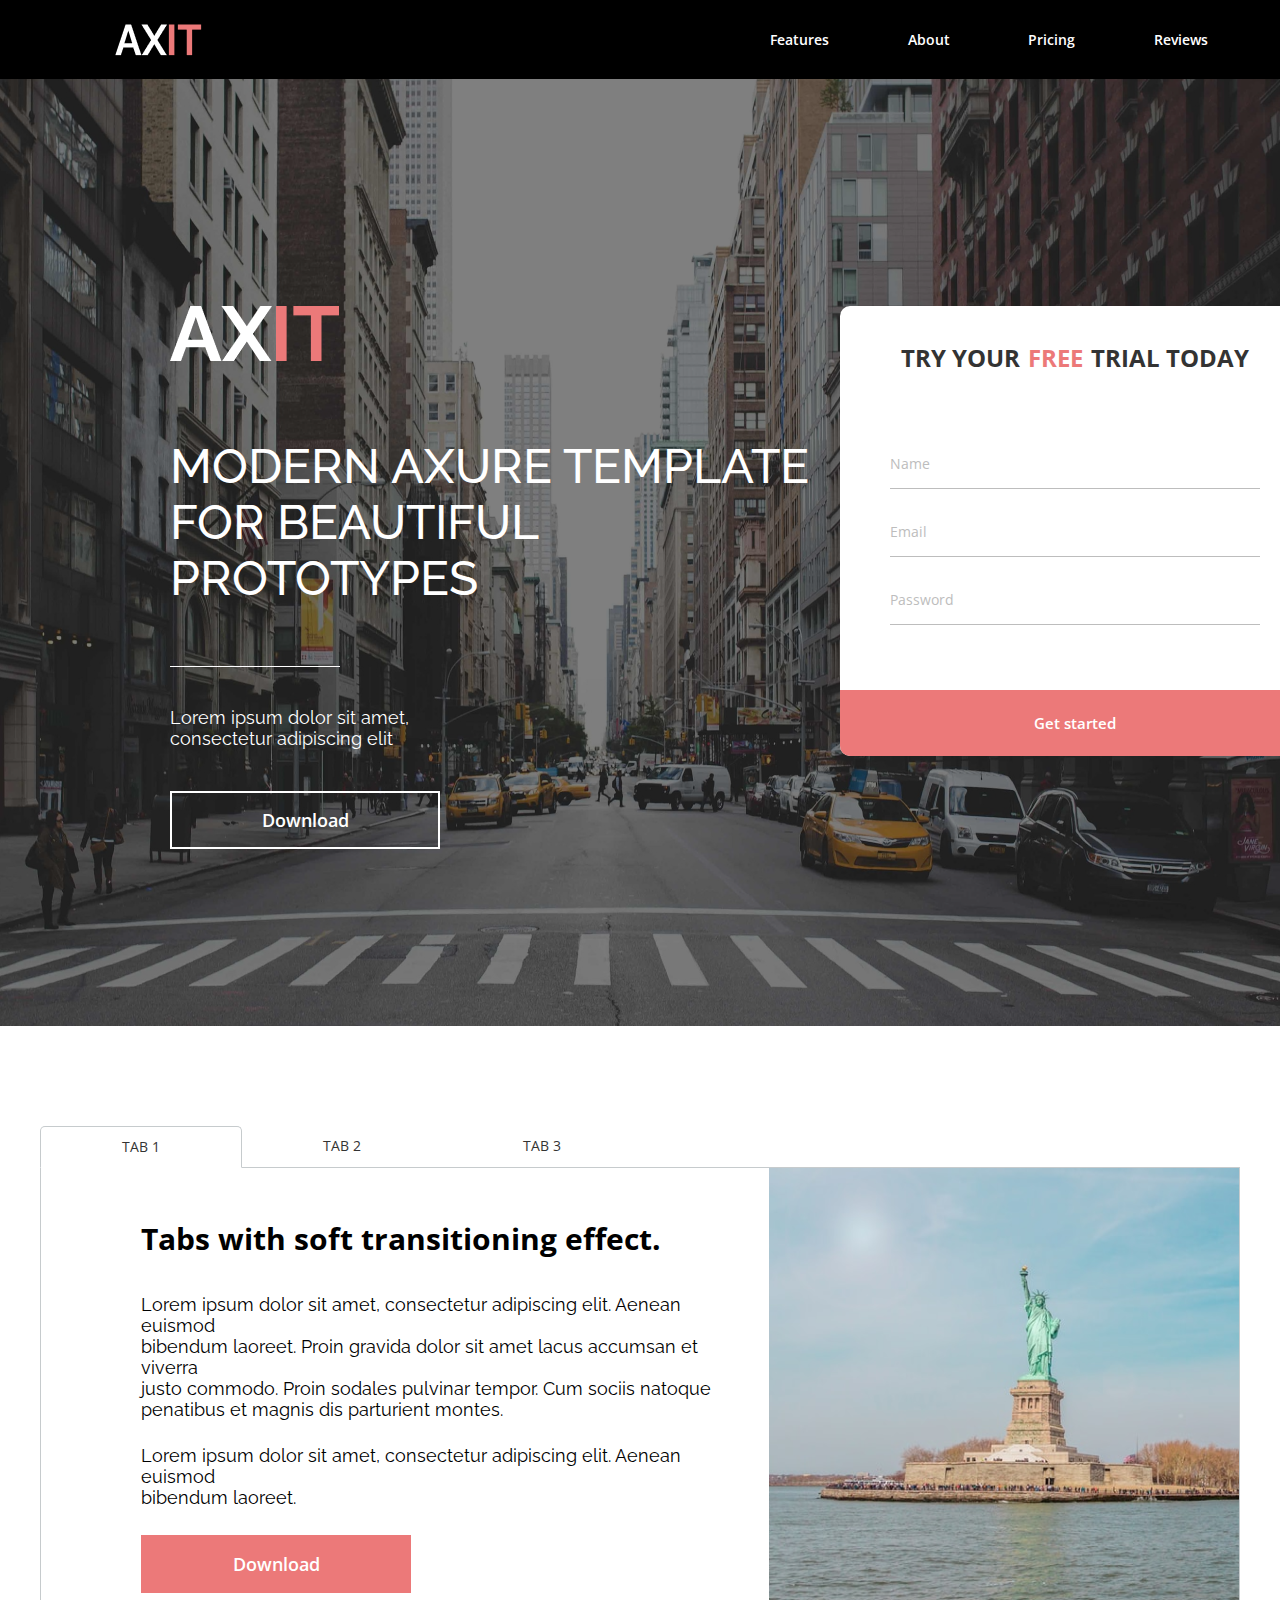
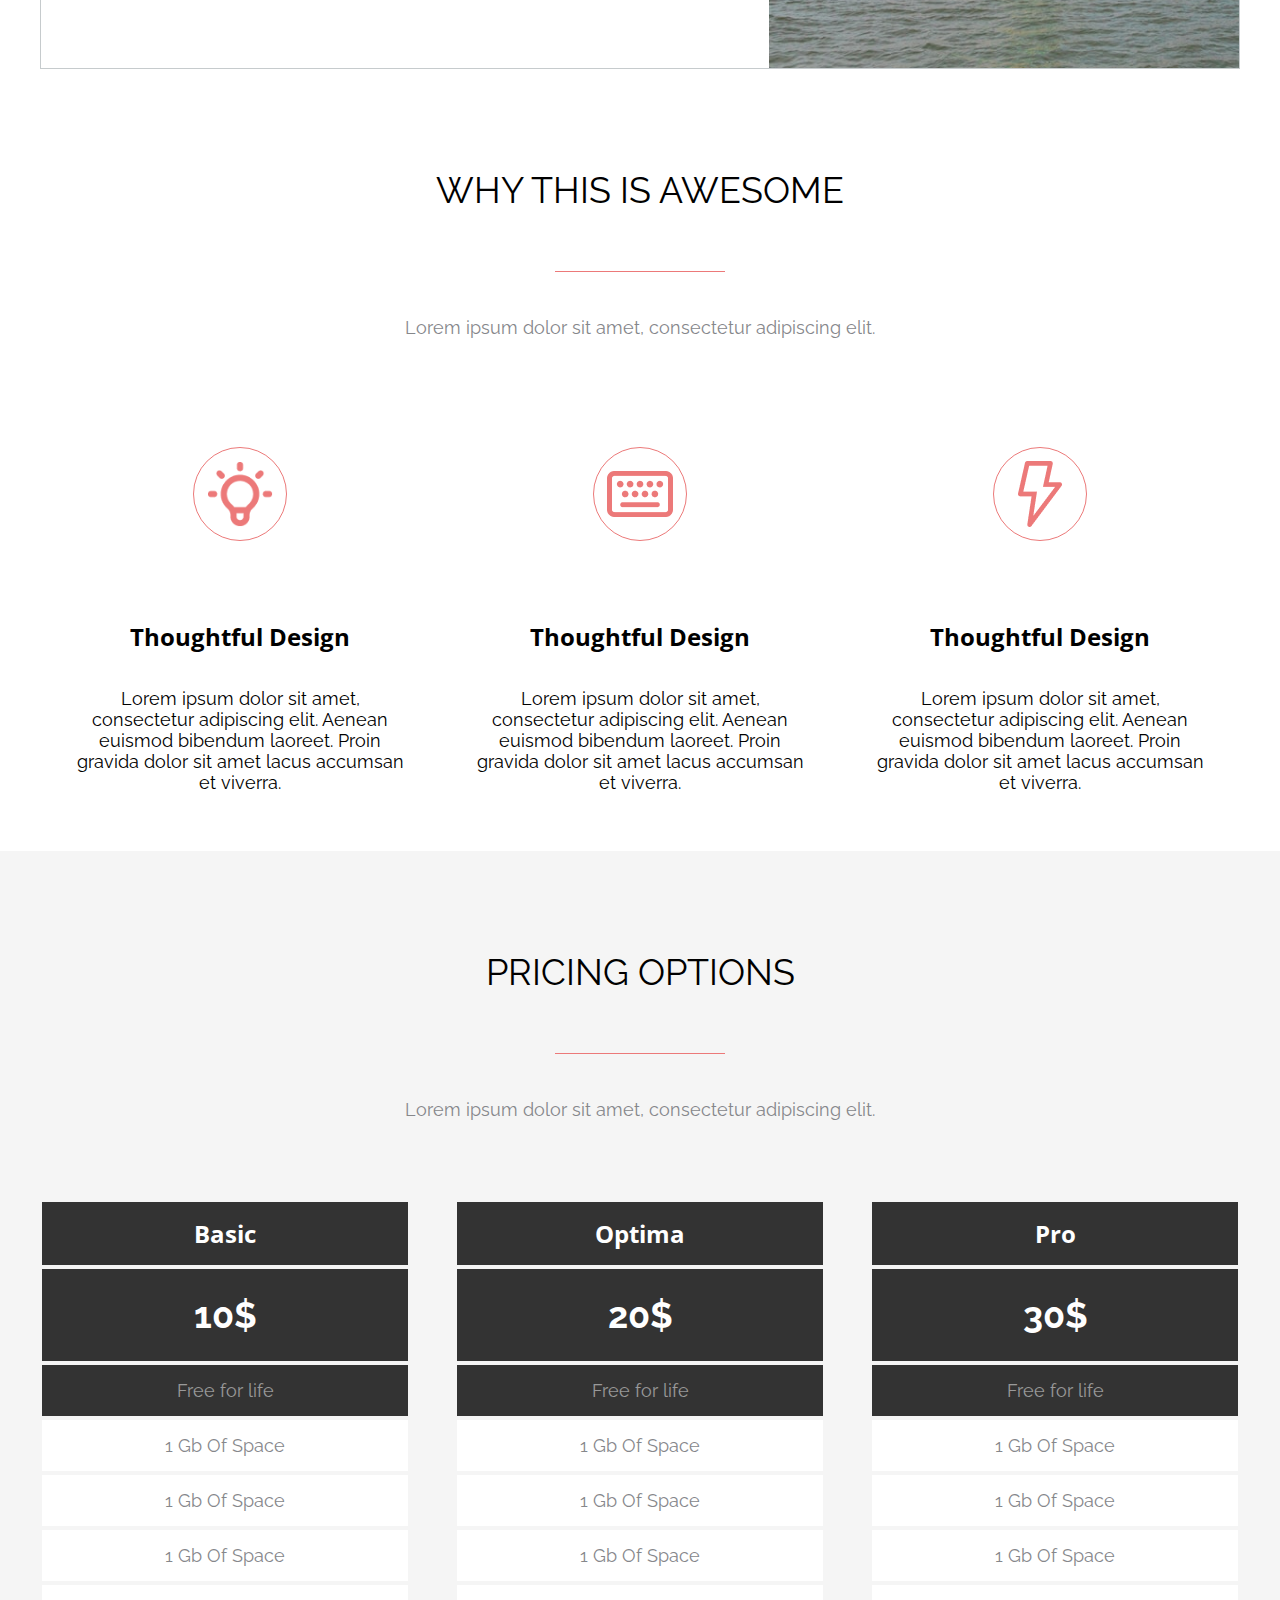
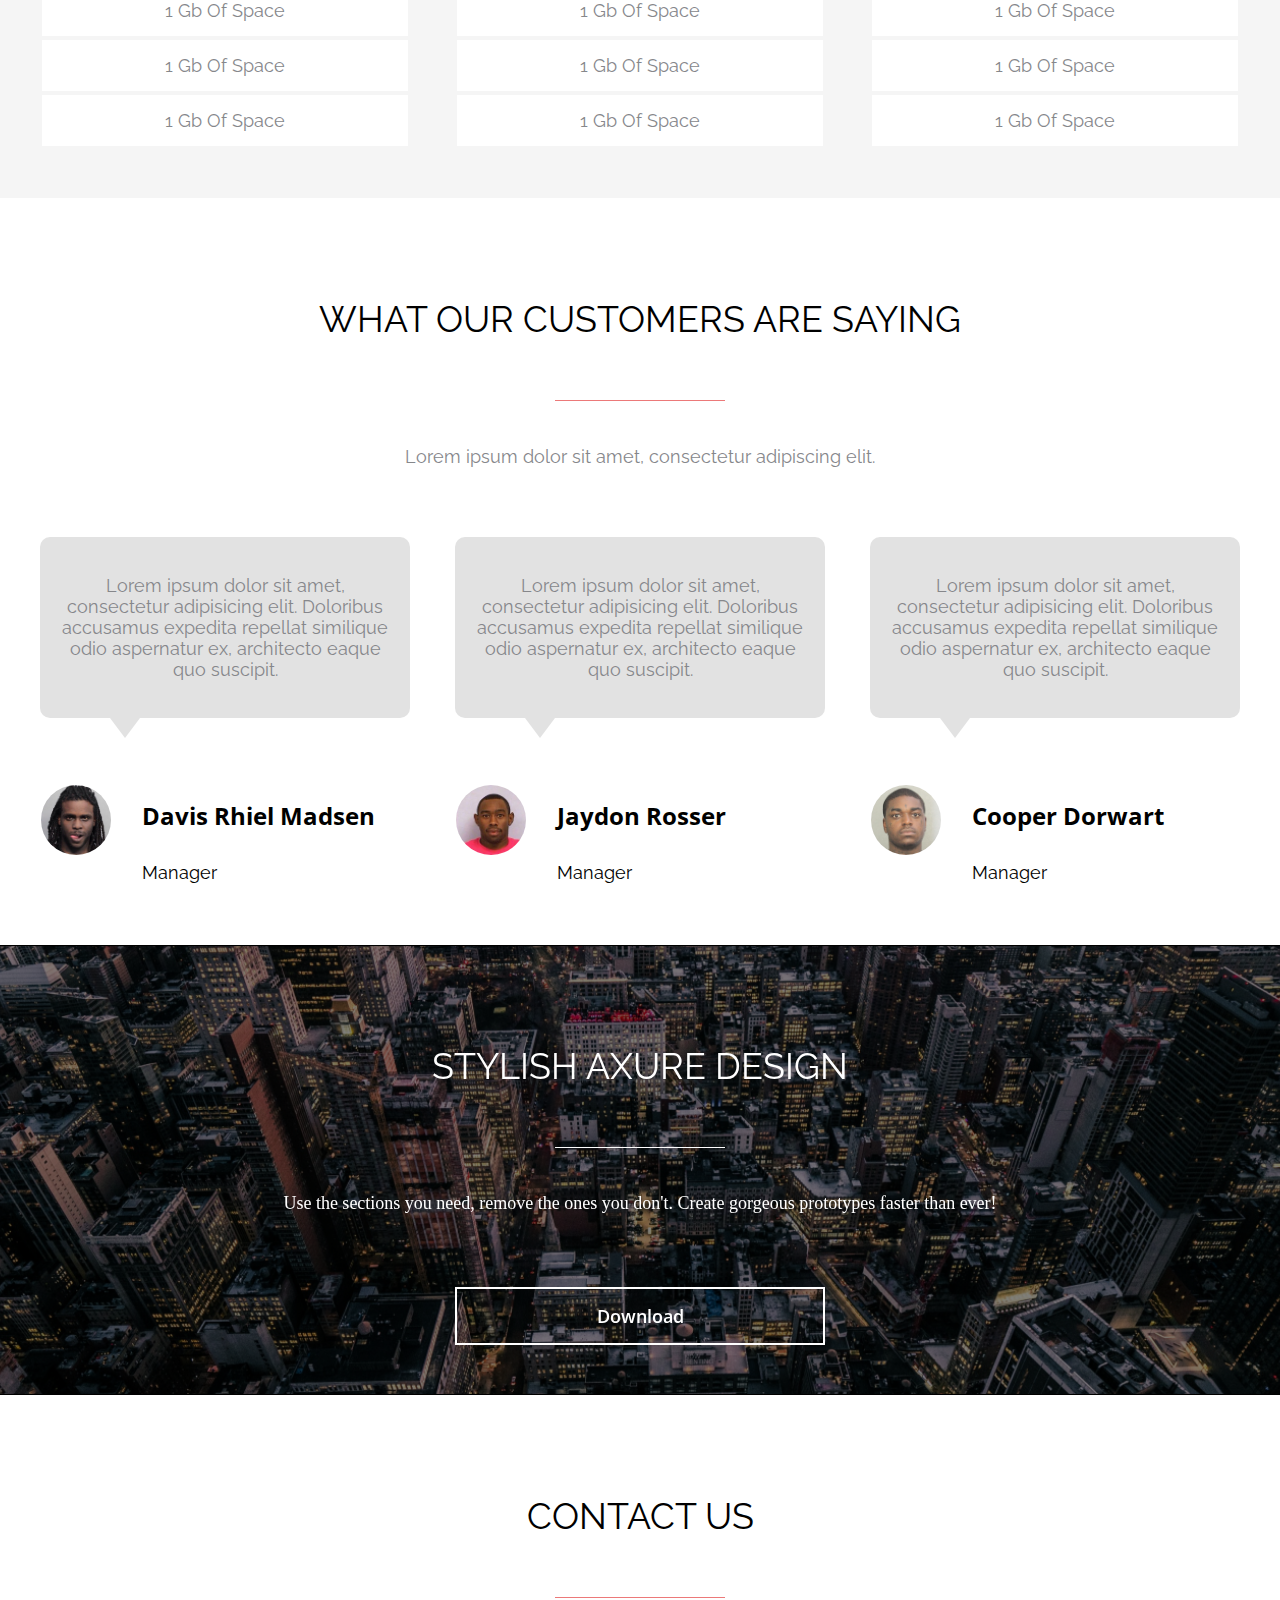
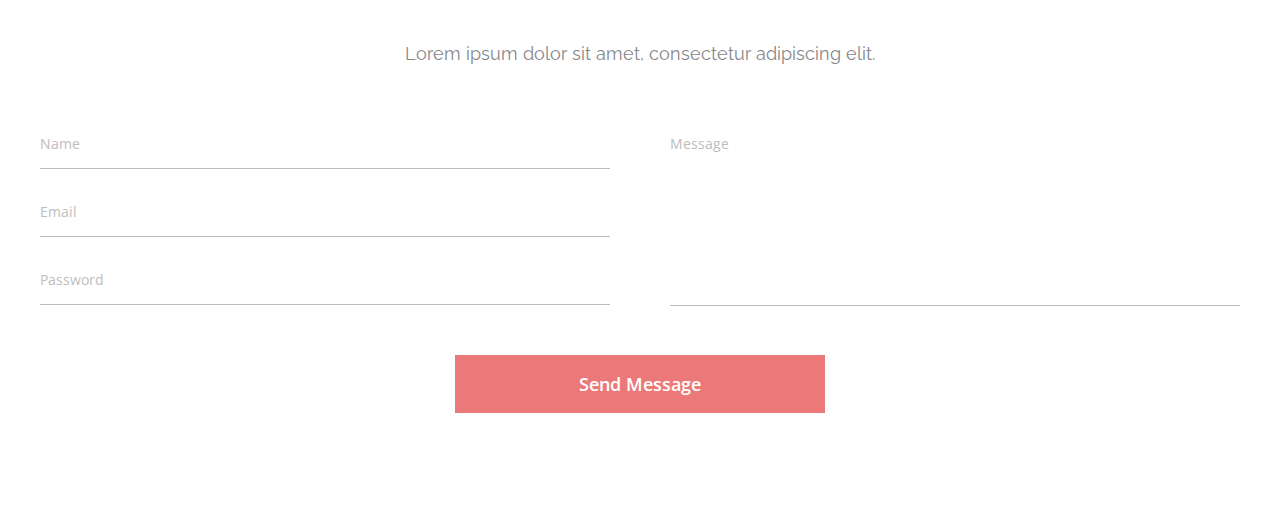
==== project1/index.html @ 0fd5dd81 "active box header" ====
<!DOCTYPE html>
<html lang="en">
<head>
    <meta charset="UTF-8">
    <meta http-equiv="X-UA-Compatible" content="IE=edge">
    <meta name="viewport" content="width=device-width, initial-scale=1.0">
    <link rel="preconnect" href="https://fonts.googleapis.com">
    <link rel="preconnect" href="https://fonts.gstatic.com" crossorigin>
    <link href="https://fonts.googleapis.com/css2?family=Open+Sans:wght@400;600;700&family=Raleway:wght@400;500;700&display=swap" rel="stylesheet">
    <link rel="stylesheet" href="assets/css/style.css">
    <title>Awesome</title>
</head>
<body>
    <div class="intro">
        <div class="header">
            <div class="header__logo">
                <img class="logo__img" src="assets/img/header/ax.png" alt="logo">
                <img class="logo__img" src="assets/img/header/it.png" alt="logo">
            </div>
            <div class="header__menu">
                <nav class="header__nav">
                    <li class="header__list"><a class="header__link" href="#tabs">Features</a></li>
                    <li class="header__list"><a class="header__link" href="#awesome">About</a></li>
                    <li class="header__list"><a class="header__link" href="#pricing">Pricing</a></li>
                    <li class="header__list"><a class="header__link" href="#customers">Reviews</a></li>
                    <li class="header__list"><a class="header__link" href="#contact">Contact</a></li>
                </nav>
            </div>
        </div>
        <div class="banner">
            <div class="banner__wrapper">
                <div class="banner__text">
                    <div class="banner__logo">
                        <img class="banner__logo__img" src="assets/img/banner/AX.png" alt="logo">
                        <img class="banner__logo__img" src="assets/img/banner/IT.png" alt="logo">
                    </div>
                    <div class="banner__title">
                        <h1 class="banner__title__text">MODERN AXURE TEMPLATE FOR BEAUTIFUL PROTOTYPES</h1>
                    </div>
                    <div class="banner__subtitle">
                        <p class="banner__subtitle__text">Lorem ipsum dolor sit amet, consectetur adipiscing elit</p>
                    </div>
                    <button class="banner__btn">Download</button>
                </div>
                <form action="#" name="banner__form" method="post" class="banner__form">
                    <div class="banner__form__title">try your <div class="banner__form__title--pink"> free </div>trial today</div>
                    <div class="form__userinfo">
                        <label class="form__label" for="name">
                        Name
                        </label>
                        <input class="form__input" type="text" name="name" required id="name">
                        <label class="form__label" for="email">
                        Email
                        </label>
                        <input class="form__input" type="email" name="email" required id="email">
                        <label class="form__label" for="password">
                        Password
                        </label>
                        <input class="form__input" type="password" name="password" required id="password">
                    </div>
                    <button class="banner__form__btn" type="submit"> Get started</button>
                </form>
            </div>
        </div>
    </div>
    <div class="tabs" id="tabs">
        <div class="tabs__wrapper">
            <div class="tabs__row">
                <div class="tab__item tab__item--acive">
                    <p class="tab__item__text">Tab 1</p>
                </div>
                <div class="tab__item">
                    <p class="tab__item__text">Tab 2</p>
                </div>
                <div class="tab__item">
                    <p class="tab__item__text">Tab 3</p>
                </div>
            </div>
            <div class="tabs__content">
                <div class="tabs__text">
                    <div class="tabs__title">
                        <p class="tabs__title--text">Tabs with soft transitioning effect.</p>
                    </div>
                    <div class="tabs__subtitle">
                        <p class="tabs__subtitle__text tabs__subtitle__text--main">Lorem ipsum dolor sit amet, consectetur adipiscing elit. Aenean euismod <br>
                        bibendum laoreet. Proin gravida dolor sit amet lacus accumsan et viverra <br> 
                        justo commodo. Proin sodales pulvinar tempor. Cum sociis natoque 
                        penatibus et magnis dis parturient montes.</p>
                        
                        <p class="tabs__subtitle__text">Lorem ipsum dolor sit amet, consectetur adipiscing elit. Aenean <br> euismod <br>
                        bibendum laoreet.</p>
                    </div>
                     <button class="tabs__btn">Download</button>
                </div>
                <div class="tabs__img">
                    <img src="assets/img/tabs/statue.png" alt="IMG">
                </div>
            </div>
        </div>
    </div>
    <div class="awesome" id="awesome">
        <div class="awesome__wrapper">
            <div class="wrapper__header">
                <div class="title">WHY THIS IS AWESOME</div>
                <div class="text">Lorem ipsum dolor sit amet, consectetur adipiscing elit.</div>
            </div>
            <div class="awesome__row">
                <div class="awesome__column">
                    <div class="item-awesome__icon">
                        <div class="border__icon">
                            <img class="img__01" src="assets/img/awesome/01.png" alt="IMG">
                        </div>
                    </div>
                    <div class="item-awesome__title">
                        <h4>Thoughtful Design</h4>
                    </div>
                    <div class="item-awesome__text">
                        <h5>Lorem ipsum dolor sit amet, consectetur adipiscing elit. Aenean euismod bibendum laoreet. Proin gravida  dolor sit amet lacus accumsan et viverra.</h5>
                    </div>
                </div>
                <div class="awesome__column">
                    <div class="item-awesome__icon">
                        <div class="border__icon">
                            <img class="img__02" src="assets/img/awesome/02.png" alt="IMG">
                        </div>   
                    </div>
                    <div class="item-awesome__title">
                        <h4>Thoughtful Design</h4>
                    </div>
                    <div class="item-awesome__text">
                        <h5>Lorem ipsum dolor sit amet, consectetur adipiscing elit. Aenean euismod bibendum laoreet. Proin gravida  dolor sit amet lacus accumsan et viverra.</h5>
                    </div>
                </div>
                <div class="awesome__column">
                    <div class="item-awesome__icon">
                        <div class="border__icon">
                            <img class="img__03" src="assets/img/awesome/03.png" alt="IMG">
                        </div>
                    </div>
                    <div class="item-awesome__title">
                        <h4>Thoughtful Design</h4>
                    </div>
                    <div class="item-awesome__text">
                        <h5>Lorem ipsum dolor sit amet, consectetur adipiscing elit. Aenean euismod bibendum laoreet. Proin gravida  dolor sit amet lacus accumsan et viverra.</h5>
                    </div>
                </div>
            </div>
        </div>
    </div>
    <div class="pricing" id="pricing">
        <div class="pricing__wrapper">
            <div class="wrapper__header">
                <div class="title">pricing options</div>
                <div class="text">Lorem ipsum dolor sit amet, consectetur adipiscing elit.</div>
            </div>
            <div class="pricing__row">
                <ul class="pricing__column">
                    <li class="pricing__item--name">Basic</li>
                    <li class="pricing__item--price">10$</li>
                    <li class="pricing__item--text">Free for life</li>
                    <li class="pricing__item">1 gb of space</li>
                    <li class="pricing__item">1 gb of space</li>
                    <li class="pricing__item">1 gb of space</li>
                    <li class="pricing__item">1 gb of space</li>
                    <li class="pricing__item">1 gb of space</li>
                    <li class="pricing__item">1 gb of space</li>
                </ul>
                <ul class="pricing__column pricing__column--active">
                    <li class="pricing__item--name">Optima</li>
                    <li class="pricing__item--price">20$</li>
                    <li class="pricing__item--text">Free for life</li>
                    <li class="pricing__item">1 gb of space</li>
                    <li class="pricing__item">1 gb of space</li>
                    <li class="pricing__item">1 gb of space</li>
                    <li class="pricing__item">1 gb of space</li>
                    <li class="pricing__item">1 gb of space</li>
                    <li class="pricing__item">1 gb of space</li>
                </ul>
                <ul class="pricing__column">
                    <li class="pricing__item--name">Pro</li>
                    <li class="pricing__item--price">30$</li>
                    <li class="pricing__item--text">Free for life</li>
                    <li class="pricing__item">1 gb of space</li>
                    <li class="pricing__item">1 gb of space</li>
                    <li class="pricing__item">1 gb of space</li>
                    <li class="pricing__item">1 gb of space</li>
                    <li class="pricing__item">1 gb of space</li>
                    <li class="pricing__item">1 gb of space</li>
                </ul>
            </div>
        </div>
        
    </div>
    <div class="customers" id="customers">
        <div class="customers__wrapper">
            <div class="wrapper__header">
                <div class="title">what our customers are saying</div>
                    <div class="text">Lorem ipsum dolor sit amet, consectetur adipiscing elit.</div>
            </div>
            <div class="customers__row">
                <div class="customers__column">
                    <div class="customers__review">
                        <p class="review__text">Lorem 
                            ipsum      
                            dolor sit amet, <br>
                            consectetur adipisicing elit. Doloribus <br> 
                            accusamus expedita repellat similique <br> 
                            odio aspernatur ex, architecto eaque <br> quo suscipit.</p>
                    </div>
                    <div class="customers__profile">
                        <div class="customers__icon">
                            <img class="customers__img" src="assets/img/customers/mag1.jpg" alt="img">
                        </div>
                        <div class="customers__discription">
                            <p class="customers__name">Davis Rhiel Madsen</p>
                            <p class="customers__position">Manager</p>
                        </div>
                    </div>
                </div>
                <div class="customers__column">
                    <div class="customers__review">
                        <p class="review__text">Lorem 
                            ipsum      
                            dolor sit amet, <br>
                            consectetur adipisicing elit. Doloribus <br> 
                            accusamus expedita repellat similique <br> 
                            odio aspernatur ex, architecto eaque <br> quo suscipit.</p>
                    </div>
                    <div class="customers__profile">
                        <div class="customers__icon">
                            <img class="customers__img" src="assets/img/customers/mag2.jpg" alt="img">
                        </div>
                        <div class="customers__discription">
                            <p class="customers__name">Jaydon Rosser</p>
                            <p class="customers__position">Manager</p>
                        </div>
                    </div>
                </div>
                <div class="customers__column">
                    <div class="customers__review">
                        <p class="review__text">Lorem 
                            ipsum      
                            dolor sit amet, <br>
                            consectetur adipisicing elit. Doloribus <br> 
                            accusamus expedita repellat similique <br> 
                            odio aspernatur ex, architecto eaque <br> quo suscipit.</p>
                    </div>
                    <div class="customers__profile">
                        <div class="customers__icon">
                            <img class="customers__img" src="assets/img/customers/mag3.jpg" alt="img">
                        </div>
                        <div class="customers__discription">
                            <p class="customers__name">Cooper Dorwart</p>
                            <p class="customers__position">Manager</p>
                        </div>
                    </div>
                </div>
            </div> 
        </div>
    </div>
    <div class="design">
        <div class="design__wrapper">
            <div class="design__header">
                <div class="design__title">STYLISH AXURE DESIGN</div>
                <div class="design__subtitle">Use the sections you need, remove the ones you don't.  Create gorgeous prototypes faster than ever!</div>
            </div>
            <button class="design__btn">Download</button>
        </div>
    </div>
    <div class="contact" id="contact">
        <div class="contact__wrapper">
            <div class="wrapper__header">
                <div class="title">contact us</div>
                <div class="text">Lorem ipsum dolor sit amet, consectetur adipiscing elit.</div>
            </div>
            <form class="contact__form" action="#" name="contact us form" method="post">
                <div class="contact__form__text">
                    <div class="form__userinfo form__userinfo--contact">
                        <label class="form__label" for="name">
                        Name
                        </label>
                        <input class="form__input" type="text" name="name" required id="name">
                        <label class="form__label" for="email">
                        Email
                        </label>
                        <input class="form__input" type="email" name="email" required id="email">
                        <label class="form__label" for="password">
                        Password
                        </label>
                        <input class="form__input" type="password" name="password" required id="password">
                    </div>
                    <div class="form__message">
                        <textarea class="form__textarea" placeholder="Message" name="message" id="message"></textarea>
                    </div>
                </div>
                <button class="contact__form__btn" type="submit">Send Message</button>
            </form>
        </div>
    </div>

</body>
</html>
---- project1/assets/css/style.css ----
*{
    margin: 0;
    padding: 0;
}
body {
    max-width: 1510px;
}

/*into*/
.intro {
    position: relative;
    background: url(../img/banner/banner.png) center no-repeat;
    background-size: cover;
    height: 1026px;
    z-index: 1;
}
.intro::after {
    position: absolute;
    content: '';
    left: 0;
    right: 0;
    top: 0;
    bottom: 0;
    background-color: #000000;
    opacity: .5;
    z-index: 2;
}
 /*header*/
.header {
    position: fixed;
    /*padding: 0px 170px 0px 115px;*/
    width: 1510px;
    background-color: #000000;
    display: flex;
    justify-content: space-between;
    z-index: 4;
}
.header__logo {
    display: inline-flex;
    justify-content: flex-start;
    padding: 22px 0px;
    margin-left: 115px;
}

.header__menu {
    width: 570px;
    padding: 30px 0px;
    margin-right: 170px;
}
.header__nav {
    display: flex;
    justify-content: space-between;
}

.header__list {
    list-style-type: none;
}

.header__link {
    text-decoration: none;
    font-family: 'Open Sans', sans-serif;
    font-weight: 600;
    font-size: 14px;
    line-height: 19px;
    color: #FFFFFF;
}

/*banner*/
.banner {
    padding: 306px 170px 185px;
}

.banner__wrapper {
    position: relative;
    z-index: 3;
    display: flex;
    justify-content: space-between;
}
.banner__logo {
    margin-bottom: 73px;
}
.banner__logo__img {
    display: inline-block;
}

.banner__title {
    width: 670px;
}

.banner__title__text {
    font-family: 'Raleway', sans-serif;
    font-weight: 500;
    font-size: 48px;
    line-height: 56px;
    color: #FFFFFF;
}

.banner__title::after {
    content: '';
    display: block;
    width: 170px;
    height: 1px;
    background-color: #fff;
    margin: 60px 0 40px;
}

.banner__subtitle {
    width: 270px;
    margin-bottom: 42px;
}

.banner__subtitle__text {
    font-family: 'Raleway', sans-serif;
    font-weight: 400;
    font-size: 18px;
    line-height: 21px;
    color: #FFFFFF;  
}

.banner__btn {
    display: inline-block;
    margin: 0 auto;
    width: 270px;
    height: 58px;
    background-color: transparent;
    font-family: 'Open Sans', sans-serif;
    font-weight: 600;
    font-size: 18px;
    line-height: 25px;
    color: #fff;
    border: 2px solid #fff;
    cursor: pointer;
    transition: .3s;
}

.banner__btn:hover {
    border-color: #EC7979;
    color: #EC7979;
}
.banner__btn:active {
    background-color: #AB4949;
    border: none;
    color: #fff; 
}

.banner__form {
    width: 470px;
    height: 450px;
    background-color: #fff;
    /*padding: 35px 50px 0px;*/
    /*border: 0px solid transparent;*/
    border: none;
    border-radius: 10px;
}

.banner__form__title {
    display: flex;
    /*flex-direction: row;*/
    justify-content: center;
    font-family: 'Open Sans', sans-serif;
    font-weight: 700;
    font-size: 24px;
    line-height: 33px;
    color: #333333;
    text-transform: uppercase;
    margin: 35px auto 80px;
}

.banner__form__title--pink {
    margin: 0 8px;
    color: #EC7979;
}

.form__userinfo {
    margin: 0 50px;
}


.form__label {
    display: block;
    font-family: 'Open Sans', sans-serif;
    font-weight: 400;
    font-size: 14px;
    line-height: 19px;
    color: #BDBDBD;
}



.form__input {
    display: block;
    width: 100%;
    border: none;
    border-bottom: 1px solid #BDBDBD;
    margin-bottom: 33px;
}

.form__input:last-child {
    margin-bottom: 0;
}
.banner__form__btn {
    width: 470px;
    padding: 23px;
    margin: 65px auto 0;
    font-family: 'Open Sans', sans-serif;
    font-weight: 600;
    font-size: 15px;
    line-height: 20px;
    color: #FFFFFF;
    background-color: #EC7979;
    /*border: 1px solid #EC7979;*/
    border: none;
    border-radius: 0px 0px 10px 10px;
}

.banner__form__btn:hover {
    background-color: #AB4949;
}
.banner__form__btn:active {
    background-color: #EC7979;
    box-shadow: inset 0px 0px 10px #AB4949
}


/*tabs*/
.tabs__wrapper {
    width: 1200px;
    margin: 100px auto 100px;
}

/*tabs__row*/
.tabs__row {
    display: flex;
    justify-content: flex-start;
}

.tab__item {
    width: 200px;
    height: 40px;
}

.tab__item--acive {
    border: 1px solid #C6CBCD;
    border-radius: 5px 5px 0px 0px;
    border-bottom: 1px solid #fff;
    margin-bottom: -1px;
}
.tab__item__text {
    font-family: 'Open Sans', sans-serif;
    font-weight: 400;
    font-size: 14px;
    line-height: 19px;
    text-transform: uppercase;
    text-align: center;
    margin: 10px 0;
    color: #333333;
}

/*tabs__content*/

.tabs__content {
    display: flex;
    border: 1px solid #C6CBCD;
}
.tabs__text {
    width: 700px;
    margin-left: 100px;
}
.tabs__title {
    width: 570px;
    padding: 50px 0px 35px;
}

.tabs__title--text {
    font-family: 'Open Sans', sans-serif;
    font-weight: 700;
    font-size: 30px;
    line-height: 41px;
}

.tabs__subtitle {
    width: 570px;
}

.tabs__subtitle__text {
    font-family: 'Raleway', sans-serif;
    font-weight: 400;
    font-size: 18px;
    line-height: 21px;
    color: #000000;
}

.tabs__subtitle__text--main {
    margin-bottom: 25px;
}

.tabs__btn {
    width: 270px;
    height: 58px;
    background-color: #EC7979;
    font-family: 'Open Sans', sans-serif;
    font-weight: 600;
    font-size: 18px;
    line-height: 25px;
    color: #fff;
    border: none;
    margin-top: 27px;
    cursor: pointer;
    transition: .3s;
}

.tabs__btn:hover {
    background-color: #AB4949;
}
.tabs__btn:active {
    background-color: #EC7979;
    box-shadow: inset 0px 0px 10px #AB4949
}




/*awesome*/

.awesome__wrapper {
    width: 1200px;
    margin: 50px auto 58px;
    
}

/* wrapper__header */

.wrapper__header {
    font-family: 'Raleway', sans-serif;
    font-weight: 400;
    text-align: center;
    margin: 0 auto 70px;
}
.title {
    font-size: 36px;
    line-height: 42px;
    text-transform: uppercase;
}
.title:after {
    content: "";
    display: block;
    width: 170px;
    height: 1px;
    background-color: #EC7979;
    margin: 60px auto 45px;
}
.text {
    font-size: 18px;
    line-height: 21px;
    color: #86878B;
}

/* row */
.awesome__row {
    display:flex;
    justify-content: center;
    margin-top: 70px;
}
.awesome__column {
    text-align: center;
    width: 370px;
}
.awesome__column:nth-child(2) {
    margin: 0 30px;
}

/* icon */
.item-awesome__icon {
    margin: 0 25%;
    padding: 39px 39px;
}

.border__icon {
    margin: 0 auto;
    border: 1px solid #EC7979;
    border-radius: 50px;width: 92px;
    height: 92px;
}
img {
    display: block;
    margin: auto;
}
.img__01 {
    width: 65.29px;
    height: 65.29px;
    margin: 13.35px auto;
}
.img__02 {
    width: 66px;
    height: 46px;
    margin: 23px auto;
}
.img__03 {
    width: 44px;
    height: 66px;
    margin: 13px auto;
}

/*title*/

.item-awesome__title {
    width: 370px;
}

h4 {
    margin: 40px auto 35px;
    font-family: 'Open Sans', sans-serif;
    font-weight: 700;
    font-size: 24px;
    line-height: 33px;
}

/*text*/

.item-awesome__text {
    padding: 0 15px;
    font-family: 'Raleway', sans-serif;
    font-weight: 400;
    font-size: 18px;
    line-height: 21px;
}
h5 {
    font-family: 'Raleway', sans-serif;
    font-weight: 400;
    font-size: 18px;
    line-height: 21px;
}

/*pricing*/

.pricing {
    background-color: #F5F5F5;
    padding: 100px 0px 50px;
}

.pricing__wrapper {
    width: 1200px;
    margin: 0 auto;
}

/*pricing__row*/

.pricing__row {
    margin-top: 80px;
    display: flex;
    justify-content: space-between;
}

.pricing__column {
    list-style-type: none;
    width: 370px;
    text-align: center;
}

.pricing__column--active {
    transition:.3s;
}
.pricing__column--active:hover {
    position: relative;
    bottom: 20px;
    box-shadow: 0 4px 10px rgba(51, 51, 51, 0.2);
}
.pricing__item--name {
    padding: 15px 0px;
    background: #333333;
    border: 2px solid #F5F5F5;
    font-family: 'Open Sans', sans-serif;
    color: #fff;
    font-weight: 700;
    font-size: 24px;
    line-height: 33px;
}

.pricing__item--price {
    font-family: 'Raleway', sans-serif;
    font-weight: 700;
    font-size: 36px;
    line-height: 42px;
    color: #fff;
    padding: 25px 0px;
    background: #333333;
    border: 2px solid #F5F5F5;
}

.pricing__item--text {
    font-family: 'Raleway', sans-serif;
    font-weight: 400;
    font-size: 18px;
    line-height: 21px;
    padding: 15px 0px;
    color: rgba(255, 255, 255, 0.5);
    background: #333333;
    border: 2px solid #F5F5F5;
}

.pricing__item {
    font-family: 'Raleway', sans-serif;
    font-weight: 400;
    font-size: 18px;
    line-height: 21px;
    text-transform: capitalize;
    padding: 15px 0px;
    color: #86878B; 
    background-color: #fff;
    border: 2px solid #F5F5F5;
}

/*customers*/

.customers {
    padding: 100px 0px 62px;
}

.customers__wrapper {
    width: 1200px;
    margin: 0 auto;
}

.customers__row {
    display: flex;
    justify-content: space-between;
}
.customers__column {
    width: 370px;
}

.customers__review {
    padding: 38px 0px;
    width: 100%;
    background-color: #E2E2E2;
    border-radius: 10px;
    position: relative;
}

.review__text {
    font-family: 'Raleway', sans-serif;
    font-weight: 400;
    font-size: 18px;
    line-height: 21px;
    color: #86878B;
    text-align: center;
}

.review__text::after {
    
    content: "";
    position: absolute;
    left: 70px;
    bottom: -20px;
    border-left: 15px solid transparent;
    border-right: 15px solid transparent;
    border-top: 20px solid #E2E2E2;

}

.customers__profile {
    margin-top: 66px;
    display: flex;
}
.customers__icon {
    width: 70px;
    height: 70px;
    border: 1px solid transparent;
    border-radius: 40px;
    overflow: hidden;
}

.customers__img {
    object-fit: cover;
    width: 100%;
    height: 100%;
}

.customers__discription {
    margin-left: 30px;
}
.customers__name {
    padding: 15px 0px;
    font-family: 'Open Sans', sans-serif;
    font-weight: 700;
    font-size: 24px;
    line-height: 33px;
    color: #000000;
}

.customers__position {
    margin-top: 15px;
    font-family: 'Raleway', sans-serif;
    font-weight: 400;
    font-size: 18px;
    line-height: 21px;
    color: #000000;
}


/*section Design*/

.design {
    background: url(../img/design/image.png) center no-repeat;
    background-size: cover;
    padding: 100px 0px 50px;
    position: relative;
    z-index: 1;
}
.design:after {
    content: '';
    position: absolute;
    top: 0;
    left: 0;
    right: 0;
    bottom: 0;
    background: #000000;
    z-index: 2;
    opacity: .5;
}
.design__wrapper {
    position: relative;
    width: 1200px;
    margin: 0 auto;
    z-index: 3;
}

.design__header {
    text-align: center;
    margin-bottom: 73px;
}
/*#design_header {
    color: #fff;
}

.wrapper__text--design {
    color: #fff;
}
.wrapper__title--design {
    color: #fff;
}*/

.design__title {
    font-family: 'Raleway', sans-serif;
    font-weight: 400;
    text-align: center;
    font-size: 36px;
    line-height: 42px;
    text-transform: uppercase;
    color: #fff;
}
.design__title:after {
    content: "";
    display: block;
    width: 170px;
    height: 1px;
    background-color: #fff;
    margin: 60px auto 45px;
}
.design__subtitle {
    font-size: 18px;
    line-height: 21px;
    color: #fff;
}

.design__btn {
    display: block;
    margin: 0 auto;
    width: 370px;
    height: 58px;
    background-color: transparent;
    font-family: 'Open Sans', sans-serif;
    font-weight: 600;
    font-size: 18px;
    line-height: 25px;
    color: #fff;
    border: 2px solid #fff;
    /*margin-top: 27px;*/
    cursor: pointer;
    transition: .3s;
}

.design__btn:hover {
    border-color: #EC7979;
    color: #EC7979;
}
.design__btn:active {
    background-color: #AB4949;
    border: none;
    color: #fff;
}

/*contact*/

.contact {
    padding: 100px 0px 60px;
}
.contact__wrapper {
    width: 1200px;
    margin: 0 auto;
}

/*.contact__form {
    display: flex;
    justify-content: space-between;
}*/
.contact__form__text {
    display: flex;
    justify-content: space-between;
}
.form__userinfo--contact {
    margin: 0;
    width: 570px;
}

.form__message {
    width: 570px;
}
.form__textarea {
    width: 570px;
    height: 100%;
    resize: none;
    outline: none;
    border: none;
    border-bottom: 1px solid #BDBDBD;
}

.form__textarea::placeholder {
    font-family: 'Open Sans', sans-serif;
    font-weight: 400;
    font-size: 14px;
    line-height: 19px;
    color: #BDBDBD;
}

.contact__form__btn {
    display: block;
    width: 370px;
    height: 58px;
    background-color: #EC7979;
    font-family: 'Open Sans', sans-serif;
    font-weight: 600;
    font-size: 18px;
    line-height: 25px;
    color: #fff;
    border: none;
    margin: 50px auto;
    cursor: pointer;
    transition: .3s;
}

.contact__form__btn:hover {
    background-color: #AB4949;
}
.contact__form__btn:active {
    background-color: #EC7979;
    box-shadow: inset 0px 0px 10px #AB4949
}
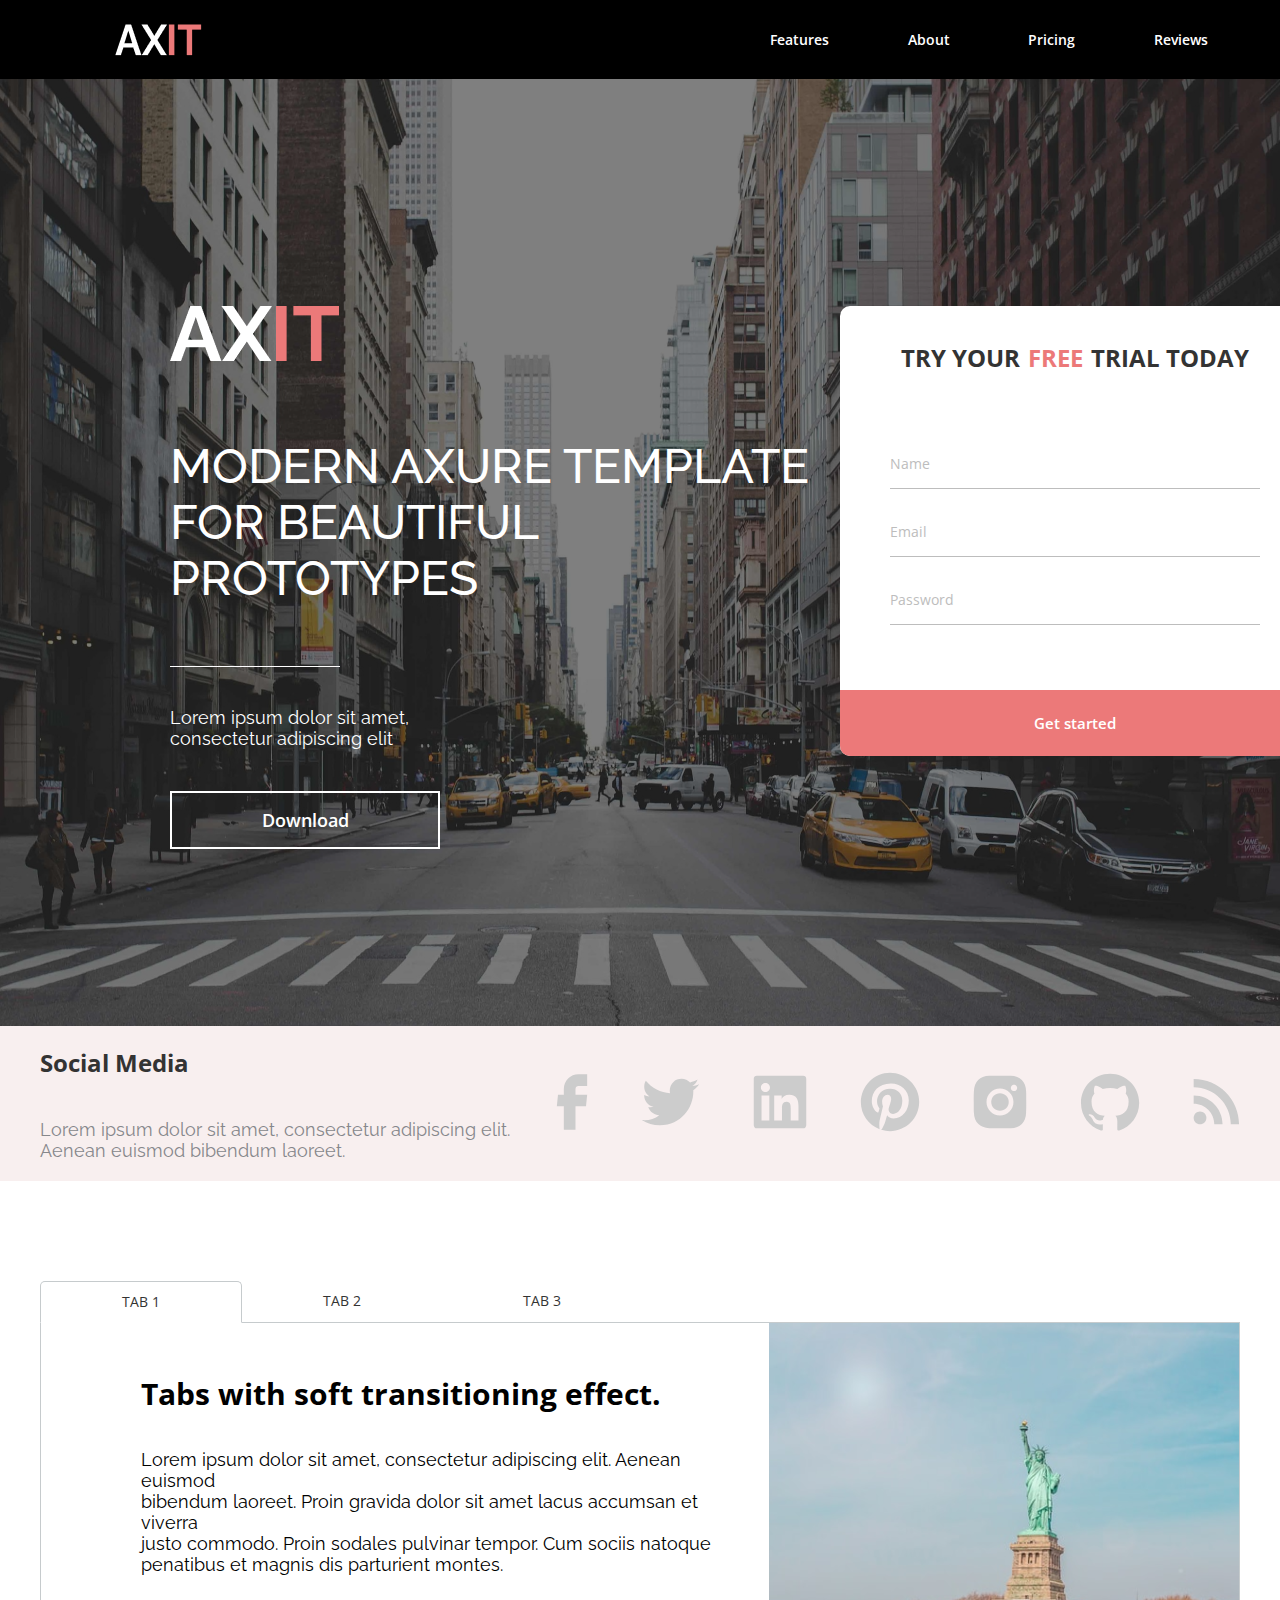
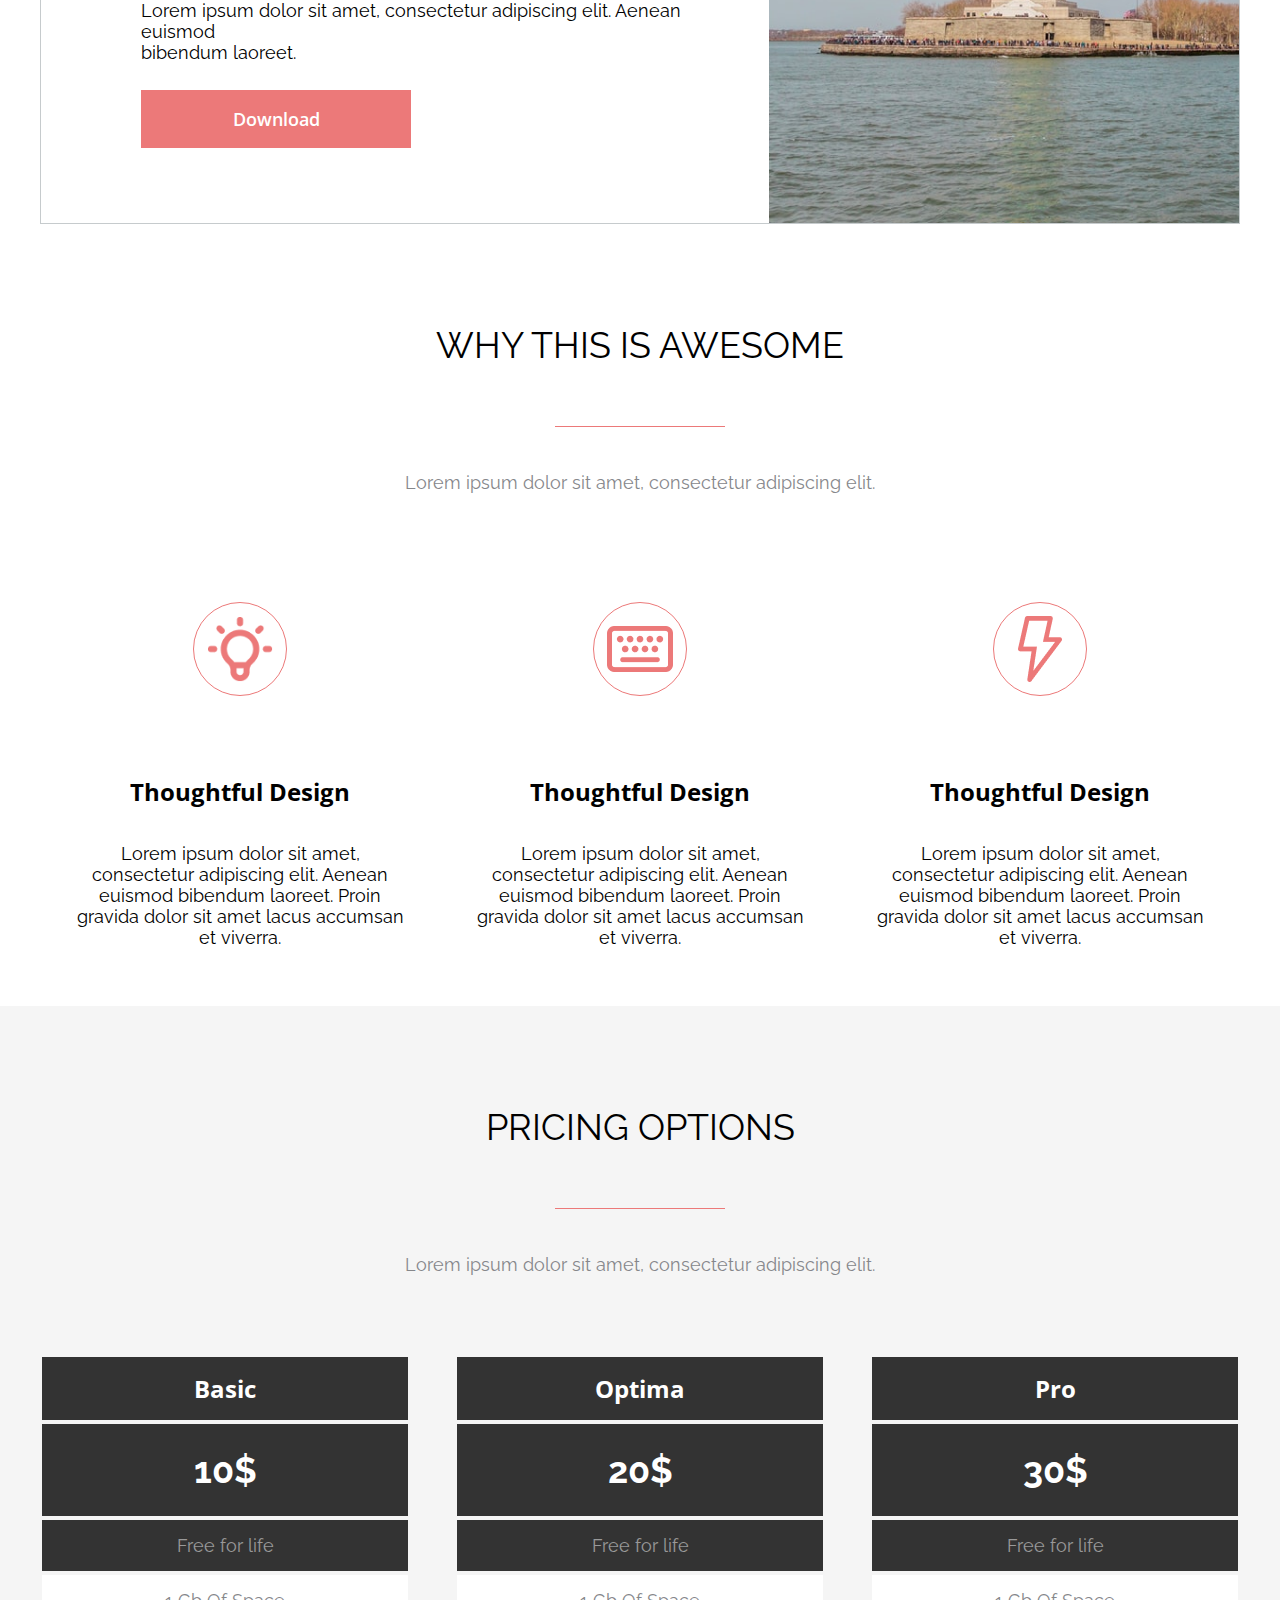
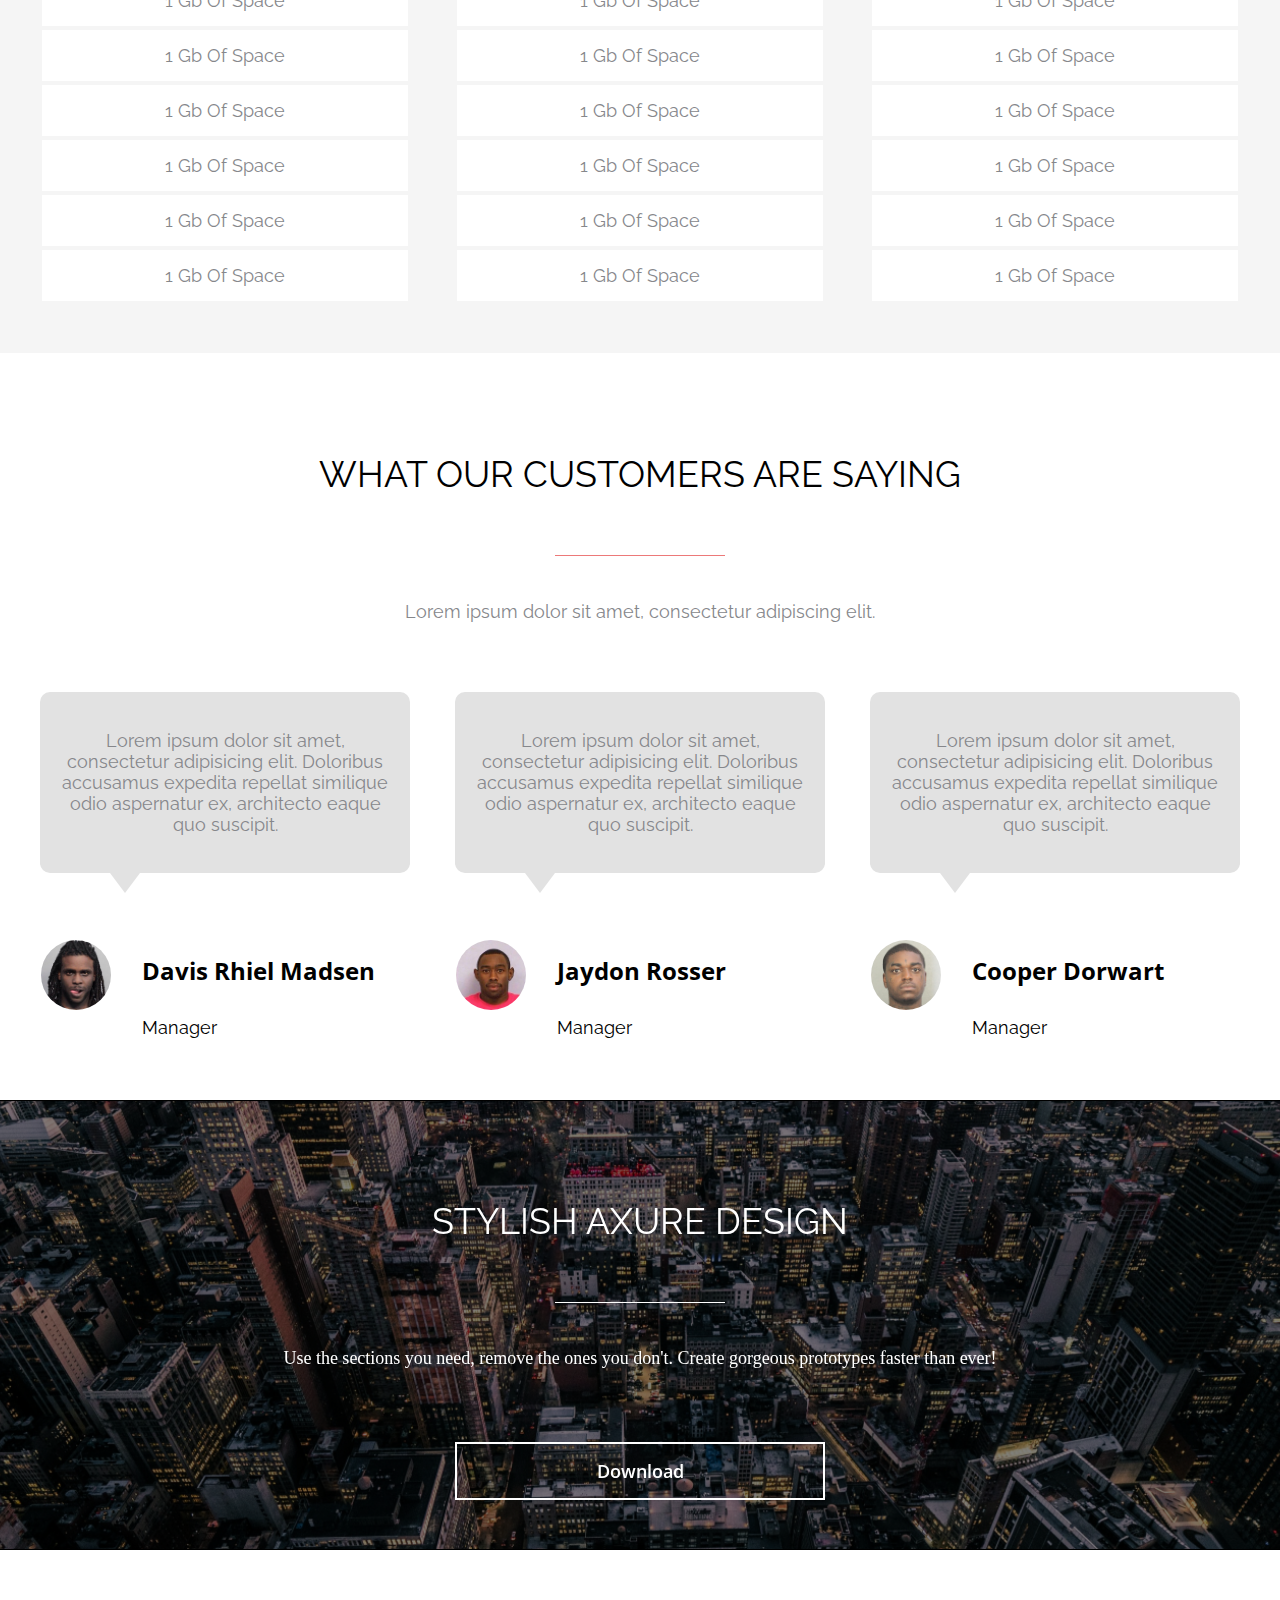
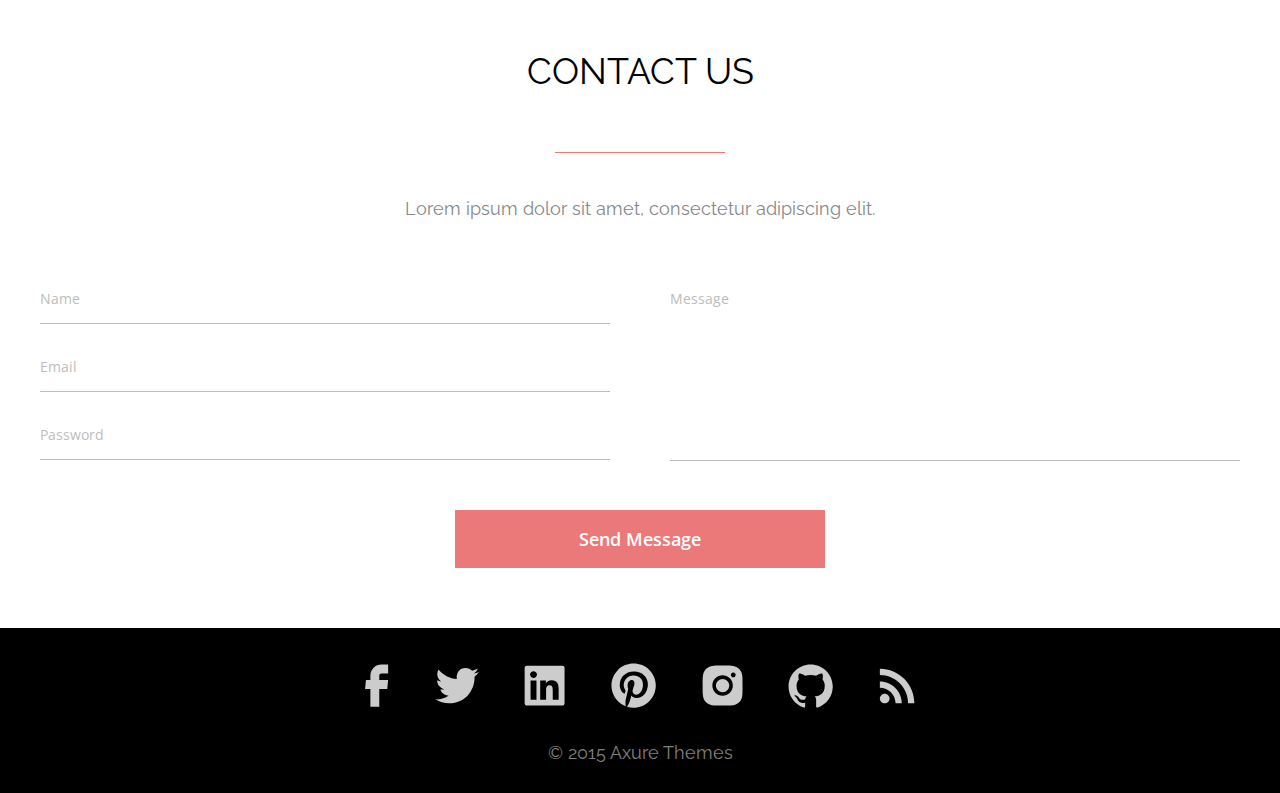
==== commit 74063bea: "section social and footer have been added" ====
--- a/project1/index.html
+++ b/project1/index.html
@@ -63,6 +63,40 @@
             </div>
         </div>
     </div>
+    <div class="social">
+        <div class="social__wrapper">
+            <div class="social__text">
+                <div class="social__title">Social Media</div>
+                <div class="social__subtitle">Lorem ipsum dolor sit amet, consectetur adipiscing elit. 
+                Aenean euismod bibendum laoreet.</div>
+            </div>
+            <ul class="social__list">
+                <li class="social__item"><a href="#" class="social__link"><svg width="32" height="56" viewBox="0 0 32 56" fill="none" xmlns="http://www.w3.org/2000/svg">
+                <path d="M7.82702 55.7083H19.4937V32.3458H30.0054L31.1604 20.7375H19.4937V14.875C19.4937 14.1014 19.801 13.3595 20.348 12.8126C20.8949 12.2656 21.6368 11.9583 22.4104 11.9583H31.1604V0.291626H22.4104C18.5426 0.291626 14.8333 1.82808 12.0984 4.56299C9.36347 7.29789 7.82702 11.0072 7.82702 14.875V20.7375H1.99368L0.838684 32.3458H7.82702V55.7083Z" fill="#CCCCCC"/>
+                </svg></a></li>
+                <li class="social__item"><a href="#" class="social__link"><svg width="59" height="48" viewBox="0 0 59 48" fill="none" xmlns="http://www.w3.org/2000/svg">
+                <path d="M52.2629 12.3247C52.3008 12.8351 52.3008 13.3426 52.3008 13.8501C52.3008 29.3813 40.4796 47.278 18.8758 47.278C12.22 47.278 6.03665 45.3501 0.833313 42.0018C1.77831 42.1097 2.68831 42.1476 3.67123 42.1476C8.95912 42.1604 14.0973 40.3922 18.2575 37.128C15.8058 37.0836 13.4292 36.2748 11.4594 34.8143C9.48969 33.3539 8.02518 31.3148 7.2704 28.9818C7.99665 29.0897 8.72581 29.1626 9.48998 29.1626C10.5429 29.1626 11.6016 29.0168 12.5846 28.763C9.92386 28.2258 7.53136 26.7836 5.81387 24.6817C4.09637 22.5797 3.15992 19.9478 3.16373 17.2334V17.0876C4.72998 17.9597 6.54706 18.5051 8.47206 18.578C6.85941 17.5064 5.53708 16.0522 4.62305 14.3453C3.70903 12.6384 3.23173 10.7317 3.23373 8.7955C3.23373 6.61384 3.81415 4.613 4.83206 2.86884C7.78413 6.50014 11.466 9.47089 15.6393 11.5887C19.8126 13.7065 24.3841 14.924 29.0579 15.1626C28.8771 14.2876 28.7662 13.3805 28.7662 12.4705C28.7655 10.9275 29.0688 9.39942 29.659 7.9737C30.2491 6.54798 31.1144 5.25255 32.2055 4.16147C33.2966 3.07038 34.592 2.20503 36.0178 1.6149C37.4435 1.02476 38.9715 0.721403 40.5146 0.722169C43.8979 0.722169 46.9516 2.13967 49.0983 4.43217C51.7285 3.92355 54.2507 2.9634 56.5533 1.59425C55.6766 4.30913 53.8401 6.61122 51.3879 8.06925C53.7206 7.80319 56.0004 7.18974 58.1516 6.24925C56.5449 8.59162 54.554 10.6457 52.2629 12.3247Z" fill="#CCCCCC"/>
+                </svg></a></li>
+                <li class="social__item"><a href="#" class="social__link"><svg width="54" height="54" viewBox="0 0 54 54" fill="none" xmlns="http://www.w3.org/2000/svg">
+                <path d="M50.3333 0.75H3.66667C2.89312 0.75 2.15125 1.05729 1.60427 1.60427C1.05729 2.15125 0.75 2.89312 0.75 3.66667V50.3333C0.75 51.1069 1.05729 51.8488 1.60427 52.3957C2.15125 52.9427 2.89312 53.25 3.66667 53.25H50.3333C51.1069 53.25 51.8488 52.9427 52.3957 52.3957C52.9427 51.8488 53.25 51.1069 53.25 50.3333V3.66667C53.25 2.89312 52.9427 2.15125 52.3957 1.60427C51.8488 1.05729 51.1069 0.75 50.3333 0.75ZM16.3221 45.4829H8.52875V20.4287H16.3221V45.4829ZM12.4254 17.0075C11.228 17.0075 10.0796 16.5318 9.23283 15.6851C8.3861 14.8384 7.91042 13.69 7.91042 12.4925C7.91042 11.295 8.3861 10.1466 9.23283 9.29991C10.0796 8.45319 11.228 7.9775 12.4254 7.9775C13.6229 7.9775 14.7713 8.45319 15.618 9.29991C16.4647 10.1466 16.9404 11.295 16.9404 12.4925C16.9404 13.69 16.4647 14.8384 15.618 15.6851C14.7713 16.5318 13.6229 17.0075 12.4254 17.0075ZM45.4858 45.4829H37.7012V33.3C37.7012 30.395 37.6488 26.6588 33.6529 26.6588C29.5988 26.6588 28.9833 29.8263 28.9833 33.0958V45.4858H21.2046V20.4317H28.6713V23.8558H28.7792C29.8146 21.8871 32.3579 19.8104 36.1408 19.8104C44.0275 19.8104 45.4829 24.9963 45.4829 31.7454V45.4829H45.4858Z" fill="#CCCCCC"/>
+                </svg></a></li>
+                <li class="social__item"><a href="#" class="social__link"><svg width="60" height="60" viewBox="0 0 60 60" fill="none" xmlns="http://www.w3.org/2000/svg">
+                <path d="M21.3667 57.8251C24.1667 58.6709 26.9958 59.1667 30 59.1667C37.7355 59.1667 45.1542 56.0938 50.624 50.624C56.0938 45.1542 59.1667 37.7355 59.1667 30C59.1667 26.1698 58.4123 22.3771 56.9465 18.8384C55.4807 15.2998 53.3323 12.0845 50.624 9.37609C47.9156 6.66772 44.7003 4.51932 41.1616 3.05355C37.623 1.58779 33.8302 0.833374 30 0.833374C26.1698 0.833374 22.3771 1.58779 18.8384 3.05355C15.2997 4.51932 12.0844 6.66772 9.37606 9.37609C3.90625 14.8459 0.833344 22.2646 0.833344 30C0.833344 42.3959 8.62084 53.0417 19.6167 57.2417C19.3542 54.9667 19.0917 51.2042 19.6167 48.6084L22.9708 34.2C22.9708 34.2 22.125 32.5084 22.125 29.825C22.125 25.8 24.6333 22.7959 27.4917 22.7959C30 22.7959 31.1667 24.6334 31.1667 26.9959C31.1667 29.5042 29.5042 33.0917 28.6583 36.5334C28.1625 39.3917 30.175 41.9 33.0917 41.9C38.2833 41.9 42.3083 36.3584 42.3083 28.5417C42.3083 21.5417 37.2917 16.7584 30.0875 16.7584C21.8625 16.7584 17.0208 22.8834 17.0208 29.3292C17.0208 31.8375 17.8375 34.375 19.1792 36.0375C19.4417 36.2125 19.4417 36.4459 19.3542 36.8834L18.5083 40.0625C18.5083 40.5584 18.1875 40.7334 17.6917 40.3834C13.9583 38.75 11.8 33.4417 11.8 29.1542C11.8 19.9375 18.3333 11.5667 30.9333 11.5667C40.9667 11.5667 48.7834 18.7709 48.7834 28.3375C48.7834 38.3709 42.5709 46.4209 33.675 46.4209C30.8458 46.4209 28.075 44.9042 27.0833 43.125L25.1292 50.0375C24.4583 52.5459 22.6208 55.9 21.3667 57.9125V57.8251Z" fill="#CCCCCC"/>
+                </svg></a></li>
+                <li class="social__item"><a href="#" class="social__link"><svg width="54" height="54" viewBox="0 0 54 54" fill="none" xmlns="http://www.w3.org/2000/svg">
+                <path d="M53.0956 16.2228C53.0661 14.0138 52.6526 11.8267 51.8735 9.75946C51.1978 8.01574 50.1659 6.43212 48.8436 5.1098C47.5212 3.78748 45.9376 2.75552 44.1939 2.07988C42.1532 1.31383 39.9973 0.89962 37.8181 0.854875C35.0122 0.729458 34.1226 0.694458 27.0001 0.694458C19.8776 0.694458 18.9647 0.694458 16.1793 0.854875C14.001 0.899949 11.8462 1.31416 9.80639 2.07988C8.0624 2.75505 6.47854 3.78684 5.15616 5.10922C3.83377 6.4316 2.80199 8.01546 2.12681 9.75946C1.35923 11.7986 0.94592 13.9539 0.904727 16.1324C0.779311 18.9411 0.741394 19.8307 0.741394 26.9532C0.741394 34.0757 0.741394 34.9857 0.904727 37.774C0.948477 39.9557 1.35973 42.1082 2.12681 44.1528C2.80312 45.8963 3.83567 47.4795 5.1585 48.8013C6.48132 50.1231 8.06533 51.1545 9.80931 51.8295C11.8435 52.6263 13.9987 53.0701 16.1822 53.142C18.991 53.2674 19.8806 53.3053 27.0031 53.3053C34.1256 53.3053 35.0385 53.3053 37.8239 53.142C40.0031 53.099 42.1591 52.6858 44.1997 51.9199C45.943 51.2434 47.5262 50.2112 48.8484 48.889C50.1707 47.5668 51.2029 45.9836 51.8793 44.2403C52.6464 42.1986 53.0576 40.0461 53.1014 37.8615C53.2268 35.0557 53.2647 34.1661 53.2647 27.0407C53.2589 19.9182 53.2589 19.014 53.0956 16.2228ZM26.9826 40.4224C19.5335 40.4224 13.4989 34.3878 13.4989 26.9386C13.4989 19.4895 19.5335 13.4549 26.9826 13.4549C30.5588 13.4549 33.9884 14.8755 36.5171 17.4042C39.0458 19.9329 40.4664 23.3625 40.4664 26.9386C40.4664 30.5147 39.0458 33.9444 36.5171 36.4731C33.9884 39.0018 30.5588 40.4224 26.9826 40.4224ZM41.0031 16.1003C40.5901 16.1007 40.181 16.0196 39.7994 15.8617C39.4177 15.7039 39.071 15.4723 38.7789 15.1802C38.4869 14.8882 38.2553 14.5414 38.0974 14.1598C37.9396 13.7782 37.8585 13.3691 37.8589 12.9561C37.8589 12.5434 37.9402 12.1348 38.0981 11.7535C38.2561 11.3722 38.4875 11.0257 38.7794 10.7339C39.0712 10.4421 39.4176 10.2106 39.7989 10.0526C40.1802 9.89471 40.5889 9.81342 41.0016 9.81342C41.4143 9.81342 41.823 9.89471 42.2043 10.0526C42.5856 10.2106 42.932 10.4421 43.2238 10.7339C43.5157 11.0257 43.7472 11.3722 43.9051 11.7535C44.063 12.1348 44.1443 12.5434 44.1443 12.9561C44.1443 14.6945 42.7385 16.1003 41.0031 16.1003Z" fill="#CCCCCC"/>
+                <path d="M26.9829 35.6974C31.8202 35.6974 35.7416 31.776 35.7416 26.9387C35.7416 22.1014 31.8202 18.1799 26.9829 18.1799C22.1456 18.1799 18.2242 22.1014 18.2242 26.9387C18.2242 31.776 22.1456 35.6974 26.9829 35.6974Z" fill="#CCCCCC"/>
+                </svg></a></li>
+                <li class="social__item"><a href="#" class="social__link"><svg width="60" height="58" viewBox="0 0 60 58" fill="none" xmlns="http://www.w3.org/2000/svg">
+                <path fill-rule="evenodd" clip-rule="evenodd" d="M30.0754 0.833374C14.0075 0.833374 0.984543 13.8563 0.984543 29.9242C0.984543 42.775 9.31746 53.6805 20.8791 57.5305C22.3345 57.793 22.8595 56.8975 22.8595 56.1275C22.8595 55.4363 22.8362 53.6046 22.8275 51.1809C14.7337 52.9367 13.0245 47.2784 13.0245 47.2784C11.7062 43.9184 9.79579 43.023 9.79579 43.023C7.15621 41.2175 9.99704 41.2584 9.99704 41.2584C12.9195 41.4625 14.4508 44.2567 14.4508 44.2567C17.0466 48.7017 21.2641 47.4184 22.915 46.6746C23.1804 44.7934 23.9387 43.51 24.767 42.7838C18.3095 42.0517 11.5195 39.555 11.5195 28.4046C11.5195 25.2342 12.6541 22.6325 14.5062 20.6025C14.2116 19.8646 13.2054 16.9042 14.795 12.9025C14.795 12.9025 17.2362 12.118 22.7925 15.8805C25.1654 15.2349 27.6132 14.9054 30.0725 14.9005C32.5317 14.9044 34.9797 15.234 37.3525 15.8805C42.9116 12.115 45.35 12.9025 45.35 12.9025C46.9395 16.9042 45.942 19.8646 45.6387 20.6025C47.5054 22.6325 48.6254 25.2313 48.6254 28.4046C48.6254 39.5842 41.8295 42.04 35.3487 42.7605C36.3841 43.6588 37.3175 45.4321 37.3175 48.1446C37.3175 52.0355 37.2825 55.1738 37.2825 56.1275C37.2825 56.9063 37.8016 57.8105 39.2862 57.5246C50.842 53.6688 59.1662 42.7721 59.1662 29.9242C59.1662 13.8563 46.1433 0.833374 30.0754 0.833374Z" fill="#CCCCCC"/>
+                </svg></a></li>
+                <li class="social__item"><a href="#" class="social__link"><svg width="47" height="47" viewBox="0 0 47 47" fill="none" xmlns="http://www.w3.org/2000/svg">
+                <path d="M7.025 46.3334C10.5366 46.3334 13.3833 43.4866 13.3833 39.975C13.3833 36.4634 10.5366 33.6167 7.025 33.6167C3.51339 33.6167 0.666664 36.4634 0.666664 39.975C0.666664 43.4866 3.51339 46.3334 7.025 46.3334Z" fill="#CCCCCC"/>
+                <path d="M0.666664 0.949829V9.204C21.1708 9.204 37.7958 25.829 37.7958 46.3332H46.05C46.05 21.279 25.7208 0.949829 0.666664 0.949829ZM0.666664 17.4582V25.7123C12.0417 25.7123 21.2875 34.9582 21.2875 46.3332H29.5417C29.5417 30.379 16.6208 17.4582 0.666664 17.4582Z" fill="#CCCCCC"/>
+                </svg></a></li>
+            </ul>
+        </div>
+    </div>
     <div class="tabs" id="tabs">
         <div class="tabs__wrapper">
             <div class="tabs__row">
@@ -297,6 +331,35 @@
             </form>
         </div>
     </div>
-
+    <footer class="footer">
+        <div class="footer__wrapper">
+            <ul class="footer__list">
+                <li class="footer__item"><a href="#" class="footer__link"><svg width="24" height="43" viewBox="0 0 24 43" fill="none" xmlns="http://www.w3.org/2000/svg">
+                    <path d="M5.38853 42.6584H14.2552V24.9029H22.2441L23.1219 16.0806H14.2552V11.6251C14.2552 11.0372 14.4887 10.4734 14.9044 10.0577C15.3201 9.64196 15.884 9.40841 16.4719 9.40841H23.1219V0.541748H16.4719C13.5324 0.541748 10.7133 1.70945 8.63476 3.78798C6.55623 5.86651 5.38853 8.6856 5.38853 11.6251V16.0806H0.955192L0.0773926 24.9029H5.38853V42.6584Z" fill="#CCCCCC"/>
+                    </svg></a></li>
+                <li class="footer__item"><a href="#" class="footer__link"><svg width="44" height="37" viewBox="0 0 44 37" fill="none" xmlns="http://www.w3.org/2000/svg">
+                    <path d="M39.5198 9.72684C39.5486 10.1148 39.5486 10.5005 39.5486 10.8862C39.5486 22.6899 30.5644 36.2914 14.1456 36.2914C9.08715 36.2914 4.38782 34.8262 0.433289 32.2814C1.15149 32.3634 1.84309 32.3923 2.59011 32.3923C6.6089 32.402 10.5139 31.0581 13.6757 28.5774C11.8124 28.5436 10.0061 27.9289 8.50913 26.819C7.01213 25.709 5.89911 24.1593 5.32547 22.3862C5.87742 22.4682 6.43159 22.5237 7.01235 22.5237C7.81257 22.5237 8.61722 22.4128 9.36424 22.22C7.34211 21.8117 5.5238 20.7156 4.21851 19.1182C2.91321 17.5207 2.20151 15.5204 2.20441 13.4575V13.3467C3.39476 14.0094 4.77574 14.424 6.23874 14.4794C5.01312 13.6649 4.00815 12.5598 3.31349 11.2625C2.61883 9.96526 2.25608 8.51622 2.2576 7.04467C2.2576 5.3866 2.69872 3.86597 3.47234 2.5404C5.71591 5.3002 8.51415 7.55796 11.6858 9.16748C14.8575 10.777 18.3319 11.7024 21.884 11.8837C21.7465 11.2187 21.6623 10.5293 21.6623 9.83767C21.6617 8.66497 21.8923 7.50365 22.3408 6.4201C22.7893 5.33656 23.4469 4.35203 24.2762 3.5228C25.1054 2.69358 26.0899 2.03591 27.1735 1.58741C28.257 1.13891 29.4183 0.908354 30.591 0.908937C33.1624 0.908937 35.4832 1.98624 37.1147 3.72854C39.1136 3.34199 41.0305 2.61227 42.7805 1.57172C42.1142 3.63503 40.7185 5.38462 38.8548 6.49272C40.6276 6.29051 42.3603 5.82429 43.9952 5.10952C42.7741 6.88972 41.261 8.4508 39.5198 9.72684Z" fill="#CCCCCC"/>
+                    </svg></a></li>
+                <li class="footer__item"><a href="#" class="footer__link"><svg width="41" height="41" viewBox="0 0 41 41" fill="none" xmlns="http://www.w3.org/2000/svg">
+                    <path d="M38.3334 0.649902H2.86669C2.27879 0.649902 1.71498 0.883443 1.29927 1.29915C0.883565 1.71485 0.650024 2.27867 0.650024 2.86657V38.3332C0.650024 38.9211 0.883565 39.4849 1.29927 39.9007C1.71498 40.3164 2.27879 40.5499 2.86669 40.5499H38.3334C38.9212 40.5499 39.4851 40.3164 39.9008 39.9007C40.3165 39.4849 40.55 38.9211 40.55 38.3332V2.86657C40.55 2.27867 40.3165 1.71485 39.9008 1.29915C39.4851 0.883443 38.9212 0.649902 38.3334 0.649902ZM12.4848 34.6469H6.56187V15.6058H12.4848V34.6469ZM9.52334 13.0056C8.61328 13.0056 7.74049 12.6441 7.09697 12.0006C6.45346 11.3571 6.09194 10.4843 6.09194 9.5742C6.09194 8.66414 6.45346 7.79135 7.09697 7.14784C7.74049 6.50432 8.61328 6.1428 9.52334 6.1428C10.4334 6.1428 11.3062 6.50432 11.9497 7.14784C12.5932 7.79135 12.9547 8.66414 12.9547 9.5742C12.9547 10.4843 12.5932 11.3571 11.9497 12.0006C11.3062 12.6441 10.4334 13.0056 9.52334 13.0056ZM34.6493 34.6469H28.733V25.3879C28.733 23.1801 28.6931 20.3406 25.6562 20.3406C22.5751 20.3406 22.1074 22.7479 22.1074 25.2327V34.6491H16.1955V15.608H21.8702V18.2103H21.9522C22.7391 16.7141 24.672 15.1358 27.5471 15.1358C33.5409 15.1358 34.647 19.0771 34.647 24.2064V34.6469H34.6493Z" fill="#CCCCCC"/>
+                    </svg></a></li>
+                <li class="footer__item"><a href="#" class="footer__link"><svg width="45" height="45" viewBox="0 0 45 45" fill="none" xmlns="http://www.w3.org/2000/svg">
+                    <path d="M16.0386 43.747C18.1666 44.3899 20.3168 44.7667 22.6 44.7667C28.4789 44.7667 34.1171 42.4313 38.2742 38.2742C42.4312 34.1172 44.7666 28.479 44.7666 22.6C44.7666 19.689 44.1933 16.8066 43.0793 14.1172C41.9653 11.4278 40.3325 8.98418 38.2742 6.92582C36.2158 4.86745 33.7722 3.23467 31.0828 2.12069C28.3934 1.00671 25.5109 0.43335 22.6 0.43335C19.689 0.43335 16.8065 1.00671 14.1171 2.12069C11.4278 3.23467 8.98412 4.86745 6.92576 6.92582C2.7687 11.0829 0.433289 16.7211 0.433289 22.6C0.433289 32.0208 6.35179 40.1117 14.7086 43.3037C14.5091 41.5747 14.3096 38.7152 14.7086 36.7423L17.2578 25.792C17.2578 25.792 16.615 24.5063 16.615 22.467C16.615 19.408 18.5213 17.1248 20.6936 17.1248C22.6 17.1248 23.4866 18.5214 23.4866 20.3169C23.4866 22.2232 22.2231 24.9497 21.5803 27.5653C21.2035 29.7377 22.733 31.644 24.9496 31.644C28.8953 31.644 31.9543 27.4324 31.9543 21.4917C31.9543 16.1717 28.1416 12.5364 22.6665 12.5364C16.4155 12.5364 12.7358 17.1914 12.7358 22.0902C12.7358 23.9965 13.3565 25.925 14.3761 27.1885C14.5756 27.3215 14.5756 27.4988 14.5091 27.8313L13.8663 30.2475C13.8663 30.6243 13.6225 30.7574 13.2456 30.4914C10.4083 29.25 8.76796 25.2157 8.76796 21.9572C8.76796 14.9525 13.7333 8.59068 23.3093 8.59068C30.9346 8.59068 36.8753 14.0659 36.8753 21.3365C36.8753 28.9619 32.1538 35.0798 25.393 35.0798C23.2428 35.0798 21.137 33.9272 20.3833 32.575L18.8981 37.8285C18.3883 39.7349 16.9918 42.284 16.0386 43.8135V43.747Z" fill="#CCCCCC"/>
+                    </svg></a></li>
+                <li class="footer__item"><a href="#" class="footer__link"><svg width="41" height="41" viewBox="0 0 41 41" fill="none" xmlns="http://www.w3.org/2000/svg">
+                    <path d="M40.4326 12.4094C40.4102 10.7306 40.096 9.06843 39.5038 7.49731C38.9903 6.17208 38.206 4.96853 37.2011 3.96357C36.1961 2.9586 34.9926 2.17432 33.6673 1.66083C32.1164 1.07864 30.4779 0.763833 28.8217 0.729827C26.6893 0.63451 26.0132 0.60791 20.6001 0.60791C15.187 0.60791 14.4932 0.60791 12.3763 0.729827C10.7208 0.764083 9.08305 1.07888 7.53283 1.66083C6.20739 2.17396 5.00366 2.95812 3.99865 3.96313C2.99364 4.96814 2.20948 6.17187 1.69635 7.49731C1.11299 9.04705 0.798872 10.6851 0.767566 12.3407C0.672249 14.4754 0.643433 15.1515 0.643433 20.5646C0.643433 25.9777 0.643433 26.6693 0.767566 28.7884C0.800816 30.4465 1.11337 32.0824 1.69635 33.6362C2.21034 34.9613 2.99509 36.1645 4.00043 37.1691C5.00578 38.1737 6.20962 38.9575 7.53505 39.4705C9.08103 40.0761 10.719 40.4134 12.3785 40.468C14.5131 40.5633 15.1892 40.5921 20.6023 40.5921C26.0154 40.5921 26.7092 40.5921 28.8261 40.468C30.4823 40.4354 32.1209 40.1213 33.6718 39.5392C34.9967 39.0251 36.1999 38.2407 37.2048 37.2358C38.2097 36.2309 38.9942 35.0276 39.5083 33.7027C40.0912 32.1511 40.4038 30.5152 40.437 28.8549C40.5323 26.7225 40.5612 26.0464 40.5612 20.6311C40.5567 15.218 40.5567 14.5308 40.4326 12.4094ZM20.5868 30.8011C14.9254 30.8011 10.3391 26.2148 10.3391 20.5535C10.3391 14.8921 14.9254 10.3058 20.5868 10.3058C23.3046 10.3058 25.9112 11.3855 27.833 13.3073C29.7548 15.2291 30.8344 17.8356 30.8344 20.5535C30.8344 23.2713 29.7548 25.8779 27.833 27.7997C25.9112 29.7215 23.3046 30.8011 20.5868 30.8011ZM31.2423 12.3163C30.9284 12.3166 30.6176 12.255 30.3275 12.135C30.0375 12.0151 29.7739 11.8391 29.552 11.6171C29.33 11.3952 29.154 11.1316 29.034 10.8416C28.914 10.5515 28.8524 10.2407 28.8527 9.92678C28.8527 9.61312 28.9145 9.30254 29.0345 9.01275C29.1546 8.72297 29.3305 8.45967 29.5523 8.23788C29.7741 8.01609 30.0374 7.84016 30.3272 7.72013C30.617 7.6001 30.9275 7.53832 31.2412 7.53832C31.5549 7.53832 31.8654 7.6001 32.1552 7.72013C32.445 7.84016 32.7083 8.01609 32.9301 8.23788C33.1519 8.45967 33.3278 8.72297 33.4478 9.01275C33.5679 9.30254 33.6297 9.61312 33.6297 9.92678C33.6297 11.2479 32.5612 12.3163 31.2423 12.3163Z" fill="#CCCCCC"/>
+                    <path d="M20.587 27.21C24.2634 27.21 27.2437 24.2297 27.2437 20.5534C27.2437 16.877 24.2634 13.8967 20.587 13.8967C16.9106 13.8967 13.9304 16.877 13.9304 20.5534C13.9304 24.2297 16.9106 27.21 20.587 27.21Z" fill="#CCCCCC"/>
+                    </svg></a></li>
+                <li class="footer__item"><a href="#" class="footer__link"><svg width="45" height="44" viewBox="0 0 45 44" fill="none" xmlns="http://www.w3.org/2000/svg">
+                    <path fill-rule="evenodd" clip-rule="evenodd" d="M22.6573 0.43335C10.4457 0.43335 0.548248 10.3308 0.548248 22.5424C0.548248 32.309 6.88127 40.5971 15.6681 43.5231C16.7743 43.7226 17.1733 43.0421 17.1733 42.4569C17.1733 41.9316 17.1555 40.5395 17.1489 38.6974C10.9976 40.0319 9.69865 35.7315 9.69865 35.7315C8.69672 33.1779 7.2448 32.4974 7.2448 32.4974C5.23872 31.1253 7.39775 31.1563 7.39775 31.1563C9.61885 31.3115 10.7826 33.4351 10.7826 33.4351C12.7554 36.8133 15.9607 35.8379 17.2154 35.2727C17.4171 33.8429 17.9934 32.8676 18.623 32.3157C13.7153 31.7593 8.55485 29.8618 8.55485 21.3875C8.55485 18.978 9.41713 17.0007 10.8247 15.4579C10.6008 14.8971 9.83608 12.6472 11.0442 9.60592C11.0442 9.60592 12.8995 9.00963 17.1223 11.8691C18.9257 11.3785 20.7861 11.1281 22.6551 11.1243C24.5241 11.1274 26.3845 11.3778 28.1879 11.8691C32.4128 9.00742 34.266 9.60592 34.266 9.60592C35.4741 12.6472 34.716 14.8971 34.4854 15.4579C35.9041 17.0007 36.7553 18.9758 36.7553 21.3875C36.7553 29.884 31.5905 31.7504 26.665 32.2979C27.4519 32.9807 28.1613 34.3284 28.1613 36.3899C28.1613 39.3469 28.1347 41.7321 28.1347 42.4569C28.1347 43.0488 28.5292 43.7359 29.6575 43.5187C38.44 40.5883 44.7663 32.3068 44.7663 22.5424C44.7663 10.3308 34.8689 0.43335 22.6573 0.43335Z" fill="#CCCCCC"/>
+                    </svg></a></li>
+                <li class="footer__item"><a href="#" class="footer__link"><svg width="36" height="36" viewBox="0 0 36 36" fill="none" xmlns="http://www.w3.org/2000/svg">
+                    <path d="M5.699 35.3334C8.36783 35.3334 10.5313 33.1699 10.5313 30.501C10.5313 27.8322 8.36783 25.6687 5.699 25.6687C3.03018 25.6687 0.866669 27.8322 0.866669 30.501C0.866669 33.1699 3.03018 35.3334 5.699 35.3334Z" fill="#CCCCCC"/>
+                    <path d="M0.866669 0.842041V7.11521C16.4498 7.11521 29.0848 19.7502 29.0848 35.3334H35.358C35.358 16.2922 19.9078 0.842041 0.866669 0.842041ZM0.866669 13.3884V19.6615C9.51167 19.6615 16.5385 26.6884 16.5385 35.3334H22.8117C22.8117 23.2082 12.9918 13.3884 0.866669 13.3884Z" fill="#CCCCCC"/>
+                    </svg></a></li>
+            </ul>
+            <div class="footer__text">© 2015 Axure Themes</div>
+        </div>
+    </footer>
 </body>
 </html>--- a/project1/assets/css/style.css
+++ b/project1/assets/css/style.css
@@ -222,6 +222,48 @@
 }
 
 
+/*social*/
+
+.social {
+    box-sizing: border-box;
+    background-color: #F8EFEF;
+}
+
+.social__wrapper {
+    width: 1200px;
+    padding: 20px 0px;
+    margin: 0 auto;
+    display: flex;justify-content: space-between;
+}
+
+.social__text {
+    width: 470px;
+}
+.social__title {
+    font-family: 'Open Sans', sans-serif;
+    font-weight: 700;
+    font-size: 24px;
+    line-height: 33px;
+    color: #333333;
+    margin-bottom: 40px;
+}
+
+.social__subtitle {
+    font-family: 'Raleway', sans-serif;
+    font-weight: 400;
+    font-size: 18px;
+    line-height: 21px;
+    color: #86878B;
+}
+
+.social__list {
+    list-style-type: none;
+    display: flex;
+    justify-content: space-between;
+    width: 57%;
+    align-items: center;
+}
+
 /*tabs*/
 .tabs__wrapper {
     width: 1200px;
@@ -744,7 +786,7 @@
     line-height: 25px;
     color: #fff;
     border: none;
-    margin: 50px auto;
+    margin: 50px auto 0;
     cursor: pointer;
     transition: .3s;
 }
@@ -755,4 +797,35 @@
 .contact__form__btn:active {
     background-color: #EC7979;
     box-shadow: inset 0px 0px 10px #AB4949
+}
+
+
+/*footer*/
+
+.footer {
+    box-sizing: border-box;
+    background-color:  #000000;
+    padding: 35px 0px 30px;
+}
+
+.footer__wrapper {
+    margin: 0 auto;
+    width: 550px;
+}
+
+.footer__list {
+    display: flex;
+    justify-content: space-between;
+    list-style-type: none;
+    align-items: center;
+    margin-bottom: 30px;
+}
+
+.footer__text {
+    font-family: 'Raleway', sans-serif;
+    font-weight: 400;
+    font-size: 18px;
+    line-height: 21px;
+    color: rgba(255, 255, 255, 0.5);
+    text-align: center;
 }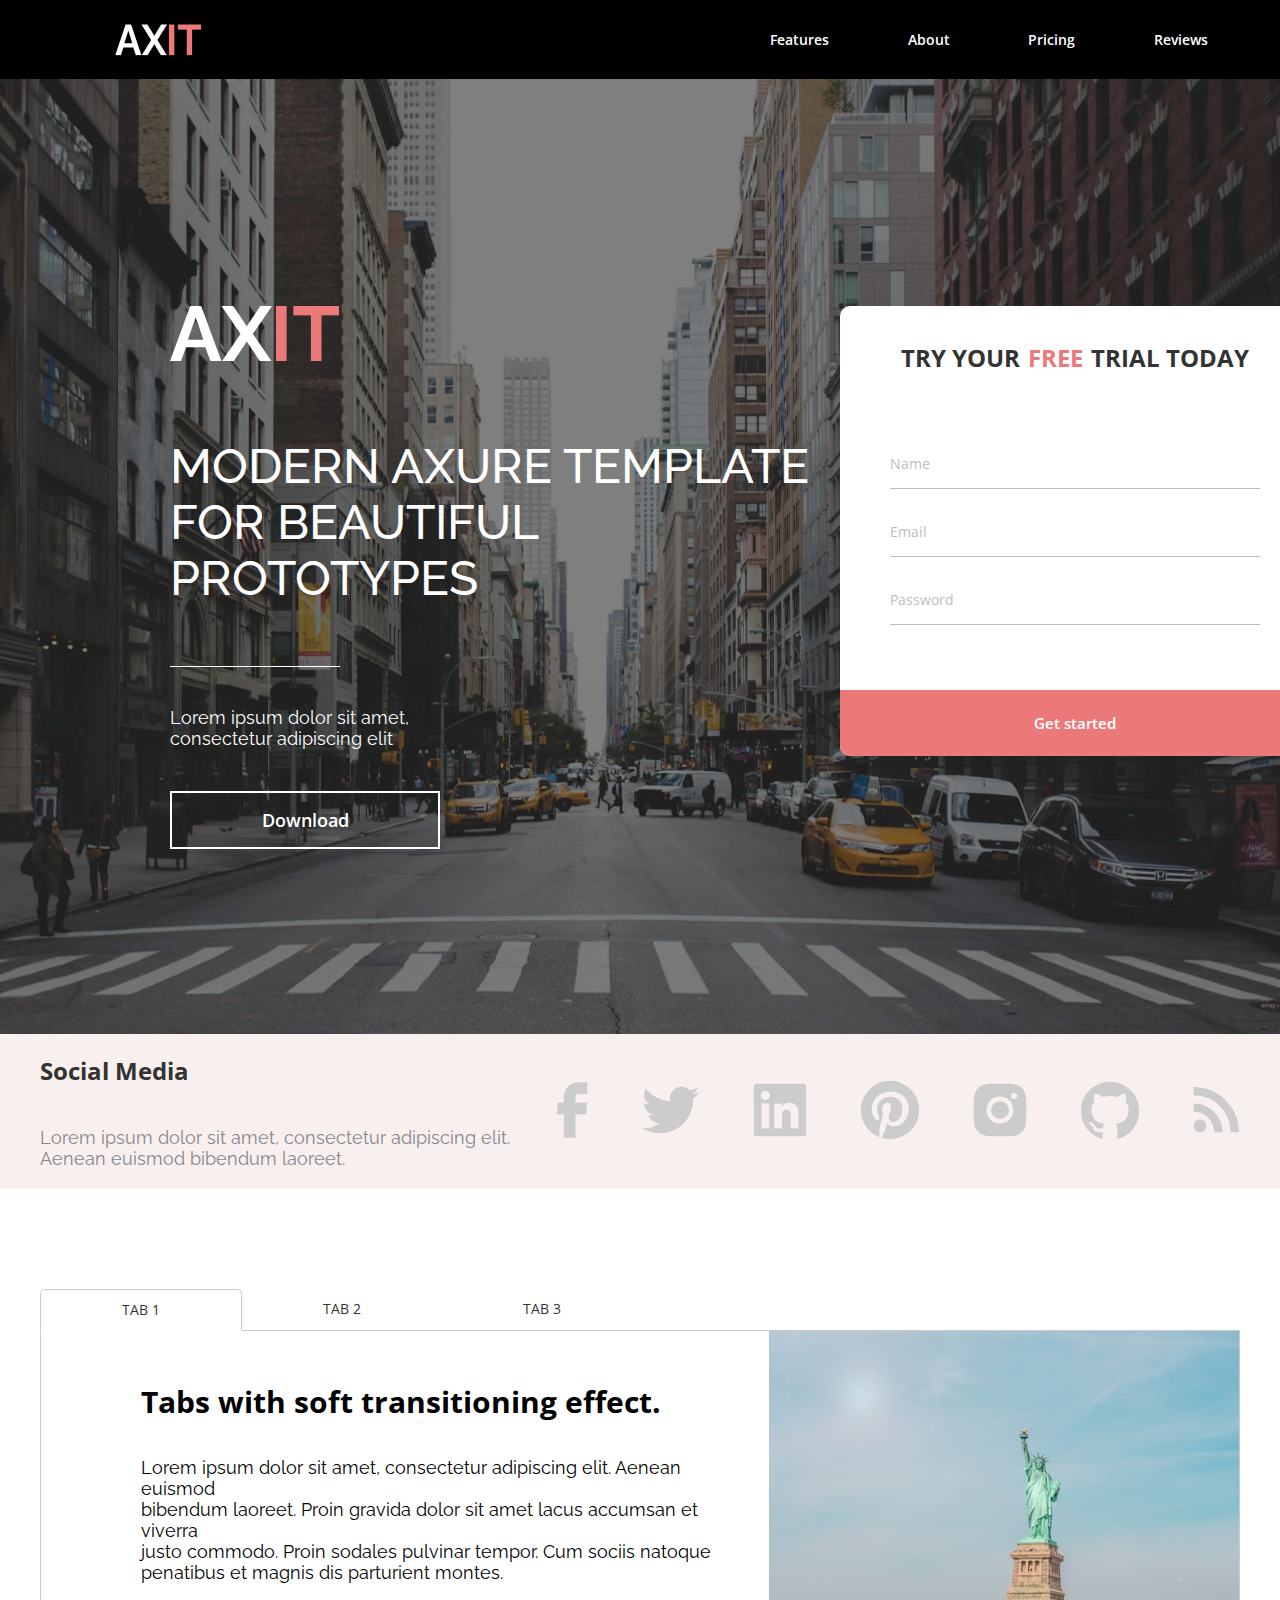
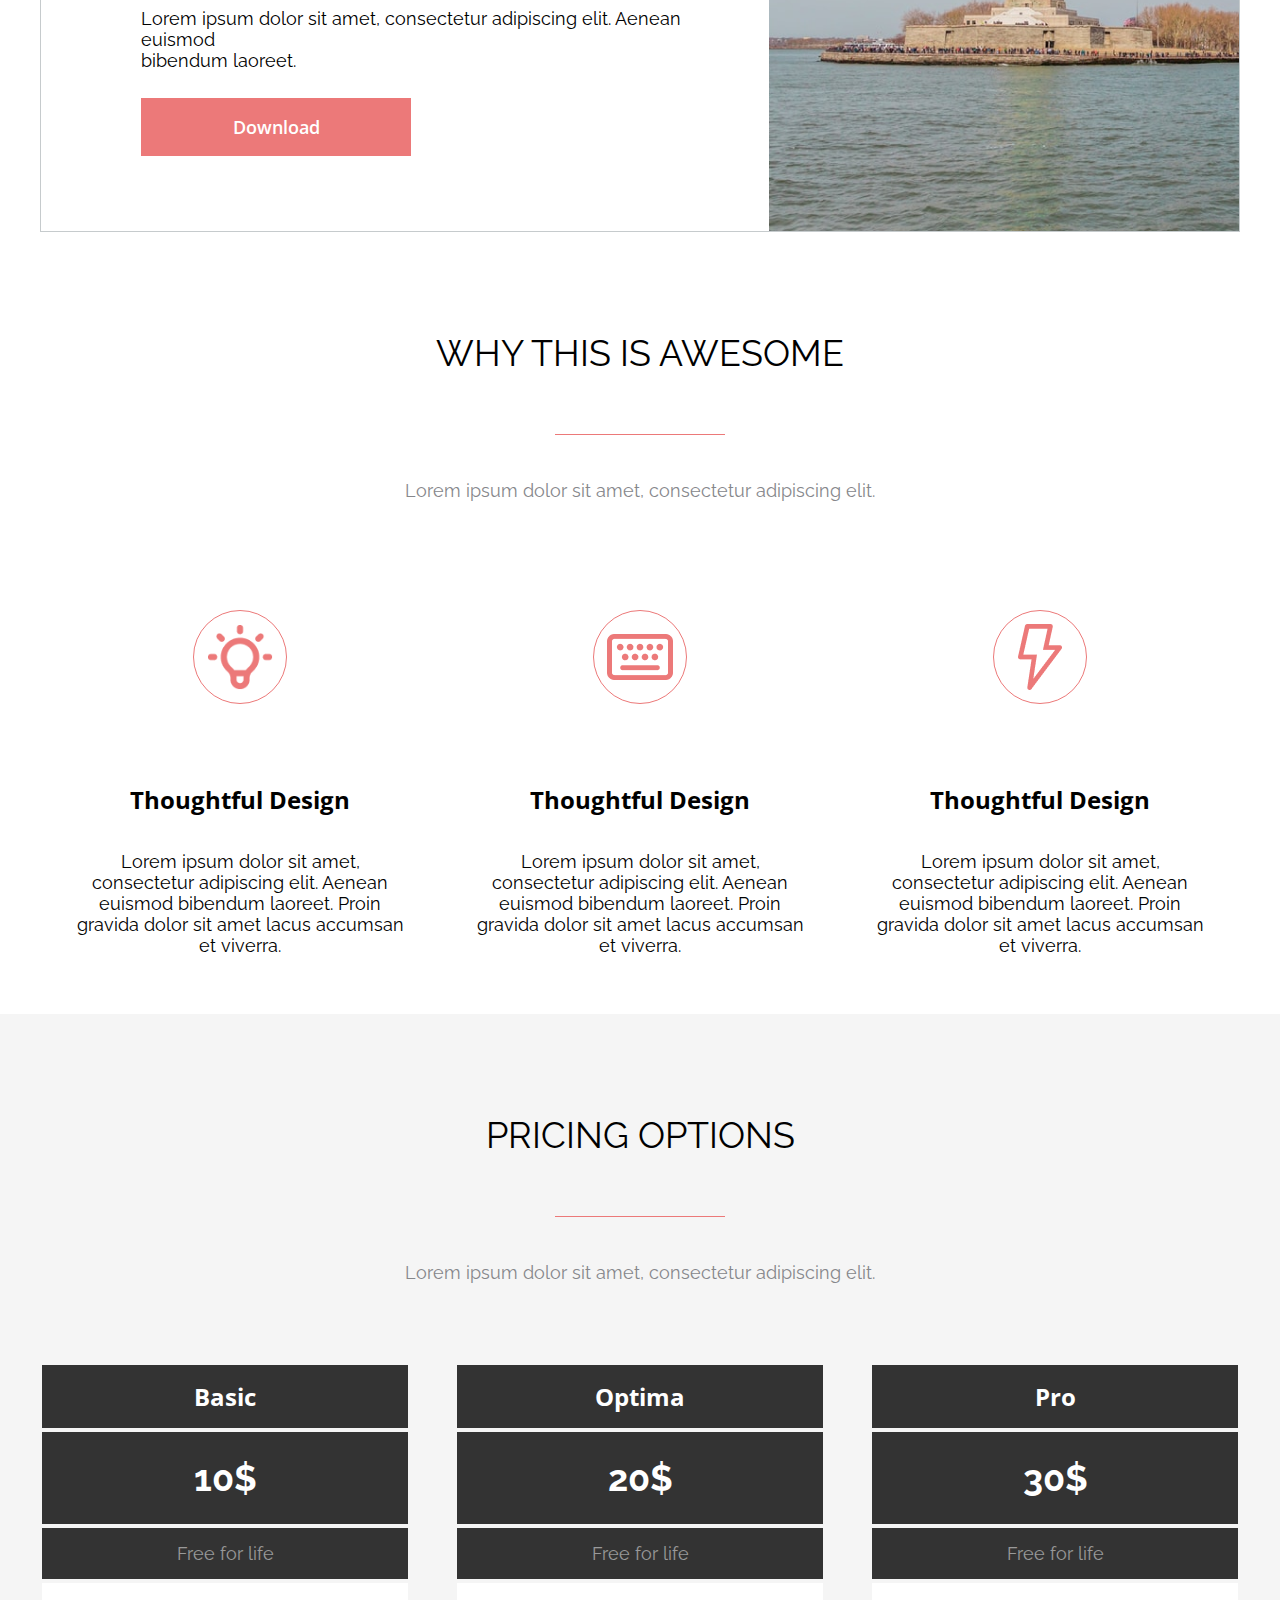
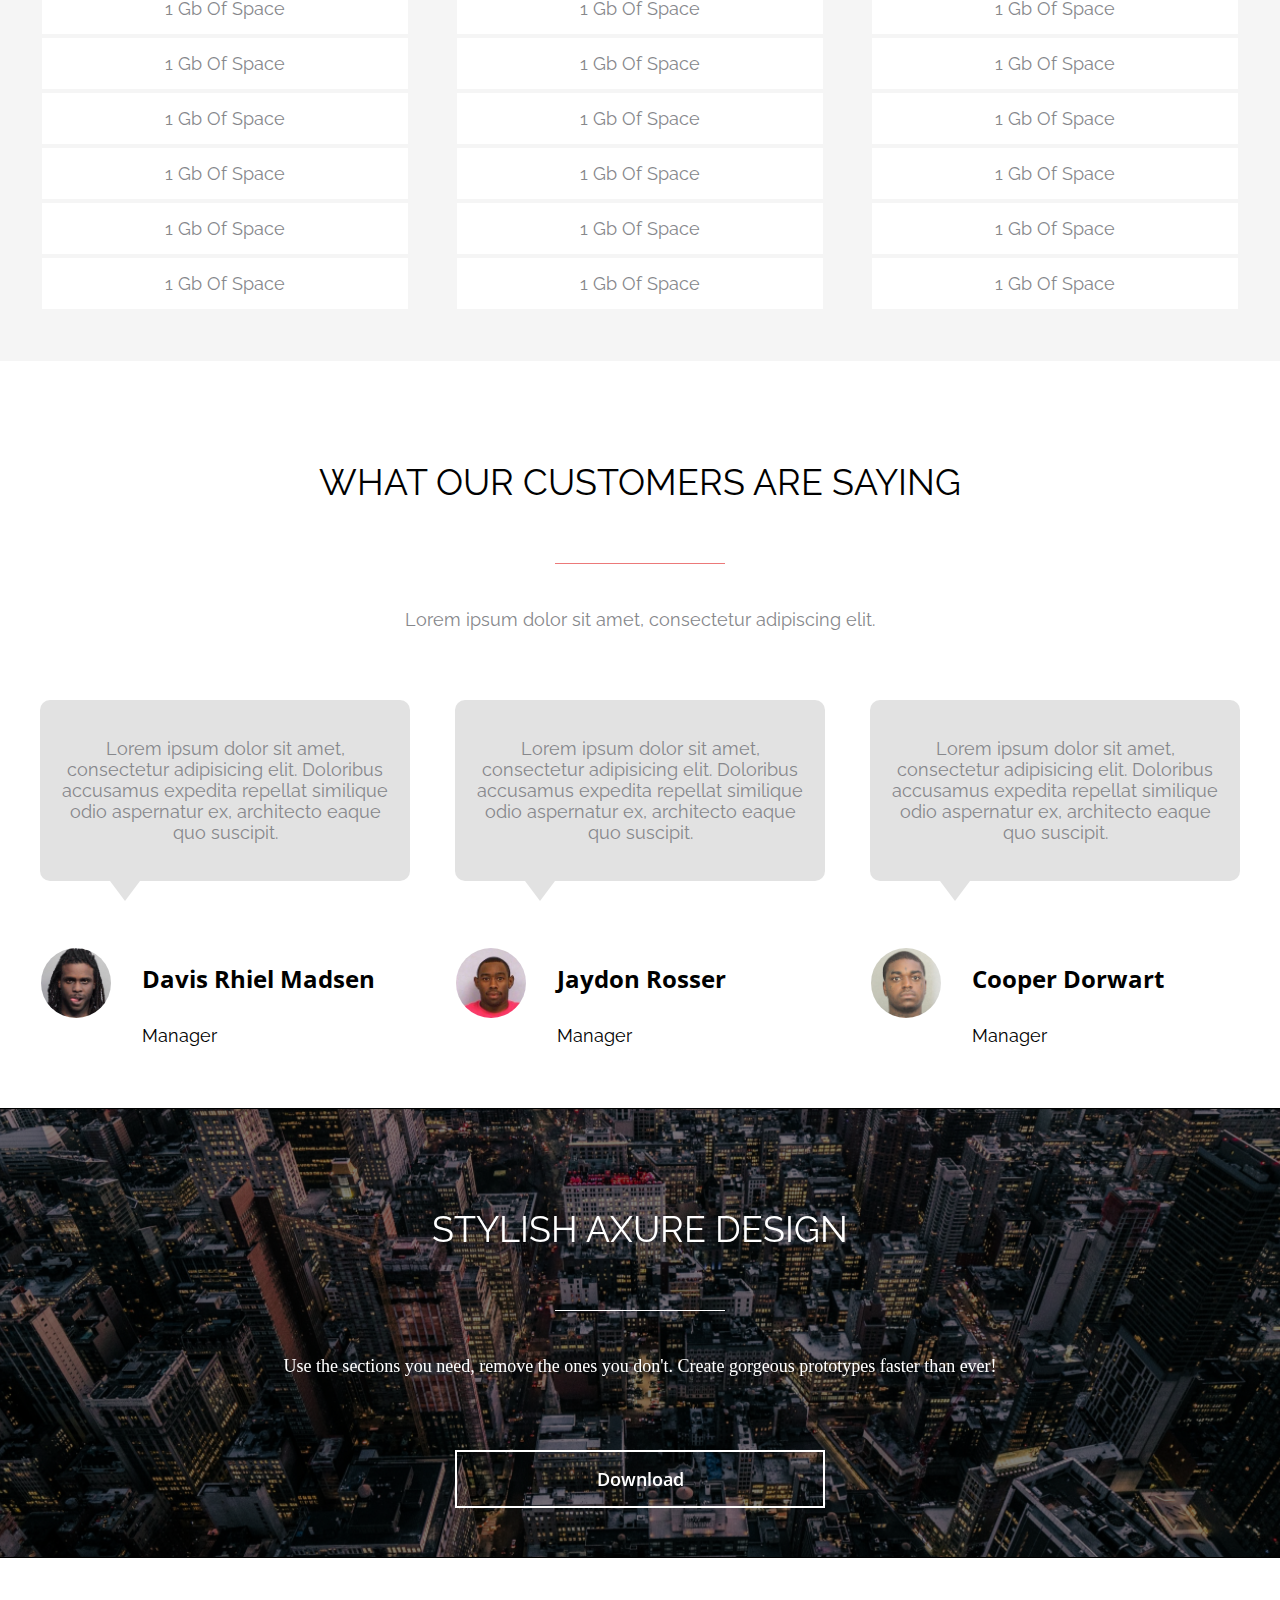
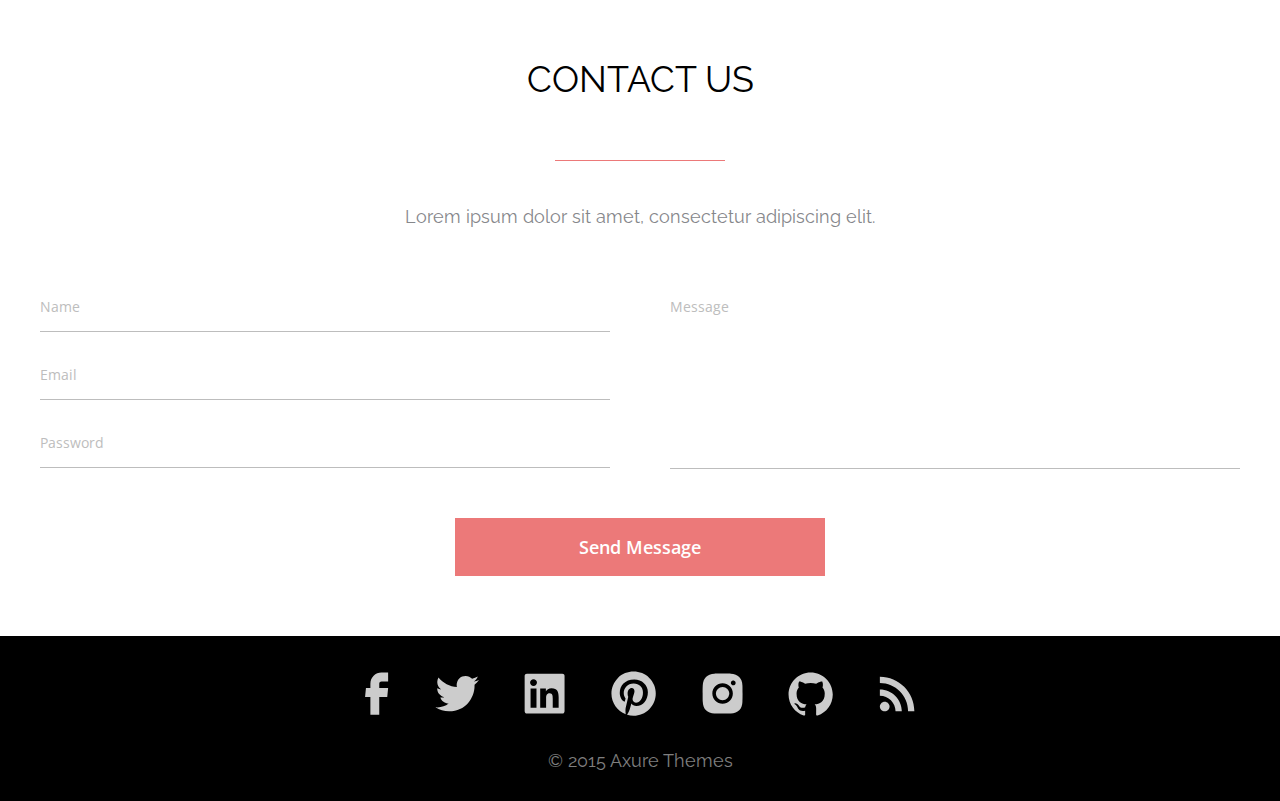
==== commit e7d12b4b: "tablet version" ====
--- a/project1/index.html
+++ b/project1/index.html
@@ -31,8 +31,8 @@
             <div class="banner__wrapper">
                 <div class="banner__text">
                     <div class="banner__logo">
-                        <img class="banner__logo__img" src="assets/img/banner/AX.png" alt="logo">
-                        <img class="banner__logo__img" src="assets/img/banner/IT.png" alt="logo">
+                        <img class="banner__logo__img banner__logo__img--ax" src="assets/img/banner/AX.png" alt="logo">
+                        <img class="banner__logo__img banner__logo__img--it" src="assets/img/banner/IT.png" alt="logo">
                     </div>
                     <div class="banner__title">
                         <h1 class="banner__title__text">MODERN AXURE TEMPLATE FOR BEAUTIFUL PROTOTYPES</h1>
@@ -71,26 +71,26 @@
                 Aenean euismod bibendum laoreet.</div>
             </div>
             <ul class="social__list">
-                <li class="social__item"><a href="#" class="social__link"><svg width="32" height="56" viewBox="0 0 32 56" fill="none" xmlns="http://www.w3.org/2000/svg">
+                <li class="social__item"><a href="#" class="social__link"><svg class="social__svg social__svg--facebook" width="32" height="56" viewBox="0 0 32 56" fill="none" xmlns="http://www.w3.org/2000/svg">
                 <path d="M7.82702 55.7083H19.4937V32.3458H30.0054L31.1604 20.7375H19.4937V14.875C19.4937 14.1014 19.801 13.3595 20.348 12.8126C20.8949 12.2656 21.6368 11.9583 22.4104 11.9583H31.1604V0.291626H22.4104C18.5426 0.291626 14.8333 1.82808 12.0984 4.56299C9.36347 7.29789 7.82702 11.0072 7.82702 14.875V20.7375H1.99368L0.838684 32.3458H7.82702V55.7083Z" fill="#CCCCCC"/>
                 </svg></a></li>
-                <li class="social__item"><a href="#" class="social__link"><svg width="59" height="48" viewBox="0 0 59 48" fill="none" xmlns="http://www.w3.org/2000/svg">
+                <li class="social__item"><a href="#" class="social__link"><svg class="social__svg social__svg--twitter" width="59" height="48" viewBox="0 0 59 48" fill="none" xmlns="http://www.w3.org/2000/svg">
                 <path d="M52.2629 12.3247C52.3008 12.8351 52.3008 13.3426 52.3008 13.8501C52.3008 29.3813 40.4796 47.278 18.8758 47.278C12.22 47.278 6.03665 45.3501 0.833313 42.0018C1.77831 42.1097 2.68831 42.1476 3.67123 42.1476C8.95912 42.1604 14.0973 40.3922 18.2575 37.128C15.8058 37.0836 13.4292 36.2748 11.4594 34.8143C9.48969 33.3539 8.02518 31.3148 7.2704 28.9818C7.99665 29.0897 8.72581 29.1626 9.48998 29.1626C10.5429 29.1626 11.6016 29.0168 12.5846 28.763C9.92386 28.2258 7.53136 26.7836 5.81387 24.6817C4.09637 22.5797 3.15992 19.9478 3.16373 17.2334V17.0876C4.72998 17.9597 6.54706 18.5051 8.47206 18.578C6.85941 17.5064 5.53708 16.0522 4.62305 14.3453C3.70903 12.6384 3.23173 10.7317 3.23373 8.7955C3.23373 6.61384 3.81415 4.613 4.83206 2.86884C7.78413 6.50014 11.466 9.47089 15.6393 11.5887C19.8126 13.7065 24.3841 14.924 29.0579 15.1626C28.8771 14.2876 28.7662 13.3805 28.7662 12.4705C28.7655 10.9275 29.0688 9.39942 29.659 7.9737C30.2491 6.54798 31.1144 5.25255 32.2055 4.16147C33.2966 3.07038 34.592 2.20503 36.0178 1.6149C37.4435 1.02476 38.9715 0.721403 40.5146 0.722169C43.8979 0.722169 46.9516 2.13967 49.0983 4.43217C51.7285 3.92355 54.2507 2.9634 56.5533 1.59425C55.6766 4.30913 53.8401 6.61122 51.3879 8.06925C53.7206 7.80319 56.0004 7.18974 58.1516 6.24925C56.5449 8.59162 54.554 10.6457 52.2629 12.3247Z" fill="#CCCCCC"/>
                 </svg></a></li>
-                <li class="social__item"><a href="#" class="social__link"><svg width="54" height="54" viewBox="0 0 54 54" fill="none" xmlns="http://www.w3.org/2000/svg">
+                <li class="social__item"><a href="#" class="social__link"><svg class="social__svg social__svg--linkedin" width="54" height="54" viewBox="0 0 54 54" fill="none" xmlns="http://www.w3.org/2000/svg">
                 <path d="M50.3333 0.75H3.66667C2.89312 0.75 2.15125 1.05729 1.60427 1.60427C1.05729 2.15125 0.75 2.89312 0.75 3.66667V50.3333C0.75 51.1069 1.05729 51.8488 1.60427 52.3957C2.15125 52.9427 2.89312 53.25 3.66667 53.25H50.3333C51.1069 53.25 51.8488 52.9427 52.3957 52.3957C52.9427 51.8488 53.25 51.1069 53.25 50.3333V3.66667C53.25 2.89312 52.9427 2.15125 52.3957 1.60427C51.8488 1.05729 51.1069 0.75 50.3333 0.75ZM16.3221 45.4829H8.52875V20.4287H16.3221V45.4829ZM12.4254 17.0075C11.228 17.0075 10.0796 16.5318 9.23283 15.6851C8.3861 14.8384 7.91042 13.69 7.91042 12.4925C7.91042 11.295 8.3861 10.1466 9.23283 9.29991C10.0796 8.45319 11.228 7.9775 12.4254 7.9775C13.6229 7.9775 14.7713 8.45319 15.618 9.29991C16.4647 10.1466 16.9404 11.295 16.9404 12.4925C16.9404 13.69 16.4647 14.8384 15.618 15.6851C14.7713 16.5318 13.6229 17.0075 12.4254 17.0075ZM45.4858 45.4829H37.7012V33.3C37.7012 30.395 37.6488 26.6588 33.6529 26.6588C29.5988 26.6588 28.9833 29.8263 28.9833 33.0958V45.4858H21.2046V20.4317H28.6713V23.8558H28.7792C29.8146 21.8871 32.3579 19.8104 36.1408 19.8104C44.0275 19.8104 45.4829 24.9963 45.4829 31.7454V45.4829H45.4858Z" fill="#CCCCCC"/>
                 </svg></a></li>
-                <li class="social__item"><a href="#" class="social__link"><svg width="60" height="60" viewBox="0 0 60 60" fill="none" xmlns="http://www.w3.org/2000/svg">
+                <li class="social__item"><a href="#" class="social__link"><svg class="social__svg social__svg--pinterest" width="60" height="60" viewBox="0 0 60 60" fill="none" xmlns="http://www.w3.org/2000/svg">
                 <path d="M21.3667 57.8251C24.1667 58.6709 26.9958 59.1667 30 59.1667C37.7355 59.1667 45.1542 56.0938 50.624 50.624C56.0938 45.1542 59.1667 37.7355 59.1667 30C59.1667 26.1698 58.4123 22.3771 56.9465 18.8384C55.4807 15.2998 53.3323 12.0845 50.624 9.37609C47.9156 6.66772 44.7003 4.51932 41.1616 3.05355C37.623 1.58779 33.8302 0.833374 30 0.833374C26.1698 0.833374 22.3771 1.58779 18.8384 3.05355C15.2997 4.51932 12.0844 6.66772 9.37606 9.37609C3.90625 14.8459 0.833344 22.2646 0.833344 30C0.833344 42.3959 8.62084 53.0417 19.6167 57.2417C19.3542 54.9667 19.0917 51.2042 19.6167 48.6084L22.9708 34.2C22.9708 34.2 22.125 32.5084 22.125 29.825C22.125 25.8 24.6333 22.7959 27.4917 22.7959C30 22.7959 31.1667 24.6334 31.1667 26.9959C31.1667 29.5042 29.5042 33.0917 28.6583 36.5334C28.1625 39.3917 30.175 41.9 33.0917 41.9C38.2833 41.9 42.3083 36.3584 42.3083 28.5417C42.3083 21.5417 37.2917 16.7584 30.0875 16.7584C21.8625 16.7584 17.0208 22.8834 17.0208 29.3292C17.0208 31.8375 17.8375 34.375 19.1792 36.0375C19.4417 36.2125 19.4417 36.4459 19.3542 36.8834L18.5083 40.0625C18.5083 40.5584 18.1875 40.7334 17.6917 40.3834C13.9583 38.75 11.8 33.4417 11.8 29.1542C11.8 19.9375 18.3333 11.5667 30.9333 11.5667C40.9667 11.5667 48.7834 18.7709 48.7834 28.3375C48.7834 38.3709 42.5709 46.4209 33.675 46.4209C30.8458 46.4209 28.075 44.9042 27.0833 43.125L25.1292 50.0375C24.4583 52.5459 22.6208 55.9 21.3667 57.9125V57.8251Z" fill="#CCCCCC"/>
                 </svg></a></li>
-                <li class="social__item"><a href="#" class="social__link"><svg width="54" height="54" viewBox="0 0 54 54" fill="none" xmlns="http://www.w3.org/2000/svg">
+                <li class="social__item"><a href="#" class="social__link"><svg class="social__svg social__svg--insta" width="54" height="54" viewBox="0 0 54 54" fill="none" xmlns="http://www.w3.org/2000/svg">
                 <path d="M53.0956 16.2228C53.0661 14.0138 52.6526 11.8267 51.8735 9.75946C51.1978 8.01574 50.1659 6.43212 48.8436 5.1098C47.5212 3.78748 45.9376 2.75552 44.1939 2.07988C42.1532 1.31383 39.9973 0.89962 37.8181 0.854875C35.0122 0.729458 34.1226 0.694458 27.0001 0.694458C19.8776 0.694458 18.9647 0.694458 16.1793 0.854875C14.001 0.899949 11.8462 1.31416 9.80639 2.07988C8.0624 2.75505 6.47854 3.78684 5.15616 5.10922C3.83377 6.4316 2.80199 8.01546 2.12681 9.75946C1.35923 11.7986 0.94592 13.9539 0.904727 16.1324C0.779311 18.9411 0.741394 19.8307 0.741394 26.9532C0.741394 34.0757 0.741394 34.9857 0.904727 37.774C0.948477 39.9557 1.35973 42.1082 2.12681 44.1528C2.80312 45.8963 3.83567 47.4795 5.1585 48.8013C6.48132 50.1231 8.06533 51.1545 9.80931 51.8295C11.8435 52.6263 13.9987 53.0701 16.1822 53.142C18.991 53.2674 19.8806 53.3053 27.0031 53.3053C34.1256 53.3053 35.0385 53.3053 37.8239 53.142C40.0031 53.099 42.1591 52.6858 44.1997 51.9199C45.943 51.2434 47.5262 50.2112 48.8484 48.889C50.1707 47.5668 51.2029 45.9836 51.8793 44.2403C52.6464 42.1986 53.0576 40.0461 53.1014 37.8615C53.2268 35.0557 53.2647 34.1661 53.2647 27.0407C53.2589 19.9182 53.2589 19.014 53.0956 16.2228ZM26.9826 40.4224C19.5335 40.4224 13.4989 34.3878 13.4989 26.9386C13.4989 19.4895 19.5335 13.4549 26.9826 13.4549C30.5588 13.4549 33.9884 14.8755 36.5171 17.4042C39.0458 19.9329 40.4664 23.3625 40.4664 26.9386C40.4664 30.5147 39.0458 33.9444 36.5171 36.4731C33.9884 39.0018 30.5588 40.4224 26.9826 40.4224ZM41.0031 16.1003C40.5901 16.1007 40.181 16.0196 39.7994 15.8617C39.4177 15.7039 39.071 15.4723 38.7789 15.1802C38.4869 14.8882 38.2553 14.5414 38.0974 14.1598C37.9396 13.7782 37.8585 13.3691 37.8589 12.9561C37.8589 12.5434 37.9402 12.1348 38.0981 11.7535C38.2561 11.3722 38.4875 11.0257 38.7794 10.7339C39.0712 10.4421 39.4176 10.2106 39.7989 10.0526C40.1802 9.89471 40.5889 9.81342 41.0016 9.81342C41.4143 9.81342 41.823 9.89471 42.2043 10.0526C42.5856 10.2106 42.932 10.4421 43.2238 10.7339C43.5157 11.0257 43.7472 11.3722 43.9051 11.7535C44.063 12.1348 44.1443 12.5434 44.1443 12.9561C44.1443 14.6945 42.7385 16.1003 41.0031 16.1003Z" fill="#CCCCCC"/>
                 <path d="M26.9829 35.6974C31.8202 35.6974 35.7416 31.776 35.7416 26.9387C35.7416 22.1014 31.8202 18.1799 26.9829 18.1799C22.1456 18.1799 18.2242 22.1014 18.2242 26.9387C18.2242 31.776 22.1456 35.6974 26.9829 35.6974Z" fill="#CCCCCC"/>
                 </svg></a></li>
-                <li class="social__item"><a href="#" class="social__link"><svg width="60" height="58" viewBox="0 0 60 58" fill="none" xmlns="http://www.w3.org/2000/svg">
+                <li class="social__item"><a href="#" class="social__link"><svg class="social__svg social__svg--git" width="60" height="58" viewBox="0 0 60 58" fill="none" xmlns="http://www.w3.org/2000/svg">
                 <path fill-rule="evenodd" clip-rule="evenodd" d="M30.0754 0.833374C14.0075 0.833374 0.984543 13.8563 0.984543 29.9242C0.984543 42.775 9.31746 53.6805 20.8791 57.5305C22.3345 57.793 22.8595 56.8975 22.8595 56.1275C22.8595 55.4363 22.8362 53.6046 22.8275 51.1809C14.7337 52.9367 13.0245 47.2784 13.0245 47.2784C11.7062 43.9184 9.79579 43.023 9.79579 43.023C7.15621 41.2175 9.99704 41.2584 9.99704 41.2584C12.9195 41.4625 14.4508 44.2567 14.4508 44.2567C17.0466 48.7017 21.2641 47.4184 22.915 46.6746C23.1804 44.7934 23.9387 43.51 24.767 42.7838C18.3095 42.0517 11.5195 39.555 11.5195 28.4046C11.5195 25.2342 12.6541 22.6325 14.5062 20.6025C14.2116 19.8646 13.2054 16.9042 14.795 12.9025C14.795 12.9025 17.2362 12.118 22.7925 15.8805C25.1654 15.2349 27.6132 14.9054 30.0725 14.9005C32.5317 14.9044 34.9797 15.234 37.3525 15.8805C42.9116 12.115 45.35 12.9025 45.35 12.9025C46.9395 16.9042 45.942 19.8646 45.6387 20.6025C47.5054 22.6325 48.6254 25.2313 48.6254 28.4046C48.6254 39.5842 41.8295 42.04 35.3487 42.7605C36.3841 43.6588 37.3175 45.4321 37.3175 48.1446C37.3175 52.0355 37.2825 55.1738 37.2825 56.1275C37.2825 56.9063 37.8016 57.8105 39.2862 57.5246C50.842 53.6688 59.1662 42.7721 59.1662 29.9242C59.1662 13.8563 46.1433 0.833374 30.0754 0.833374Z" fill="#CCCCCC"/>
                 </svg></a></li>
-                <li class="social__item"><a href="#" class="social__link"><svg width="47" height="47" viewBox="0 0 47 47" fill="none" xmlns="http://www.w3.org/2000/svg">
+                <li class="social__item"><a href="#" class="social__link"><svg class="social__svg social__svg--rss" width="47" height="47" viewBox="0 0 47 47" fill="none" xmlns="http://www.w3.org/2000/svg">
                 <path d="M7.025 46.3334C10.5366 46.3334 13.3833 43.4866 13.3833 39.975C13.3833 36.4634 10.5366 33.6167 7.025 33.6167C3.51339 33.6167 0.666664 36.4634 0.666664 39.975C0.666664 43.4866 3.51339 46.3334 7.025 46.3334Z" fill="#CCCCCC"/>
                 <path d="M0.666664 0.949829V9.204C21.1708 9.204 37.7958 25.829 37.7958 46.3332H46.05C46.05 21.279 25.7208 0.949829 0.666664 0.949829ZM0.666664 17.4582V25.7123C12.0417 25.7123 21.2875 34.9582 21.2875 46.3332H29.5417C29.5417 30.379 16.6208 17.4582 0.666664 17.4582Z" fill="#CCCCCC"/>
                 </svg></a></li>
@@ -116,18 +116,18 @@
                         <p class="tabs__title--text">Tabs with soft transitioning effect.</p>
                     </div>
                     <div class="tabs__subtitle">
-                        <p class="tabs__subtitle__text tabs__subtitle__text--main">Lorem ipsum dolor sit amet, consectetur adipiscing elit. Aenean euismod <br>
-                        bibendum laoreet. Proin gravida dolor sit amet lacus accumsan et viverra <br> 
+                        <p class="tabs__subtitle__text tabs__subtitle__text--main">Lorem ipsum dolor sit amet, consectetur adipiscing elit. Aenean euismod <br class="tabs__subtitle__br">
+                        bibendum laoreet. Proin gravida dolor sit amet lacus accumsan et viverra <br class="tabs__subtitle__br"> 
                         justo commodo. Proin sodales pulvinar tempor. Cum sociis natoque 
                         penatibus et magnis dis parturient montes.</p>
                         
-                        <p class="tabs__subtitle__text">Lorem ipsum dolor sit amet, consectetur adipiscing elit. Aenean <br> euismod <br>
+                        <p class="tabs__subtitle__text">Lorem ipsum dolor sit amet, consectetur adipiscing elit. Aenean <br class="tabs__subtitle__br"> euismod <br class="tabs__subtitle__br">
                         bibendum laoreet.</p>
                     </div>
                      <button class="tabs__btn">Download</button>
                 </div>
                 <div class="tabs__img">
-                    <img src="assets/img/tabs/statue.png" alt="IMG">
+                    <img class="tabs__img--statue" src="assets/img/tabs/statue.png" alt="IMG">
                 </div>
             </div>
         </div>
@@ -146,10 +146,10 @@
                         </div>
                     </div>
                     <div class="item-awesome__title">
-                        <h4>Thoughtful Design</h4>
+                        <h4 class="item-title__text">Thoughtful Design</h4>
                     </div>
                     <div class="item-awesome__text">
-                        <h5>Lorem ipsum dolor sit amet, consectetur adipiscing elit. Aenean euismod bibendum laoreet. Proin gravida  dolor sit amet lacus accumsan et viverra.</h5>
+                        <h5 class="item-text__text">Lorem ipsum dolor sit amet, consectetur <span class="item-text__span"> adipiscing </span> elit. Aenean euismod bibendum laoreet. Proin gravida  dolor sit amet lacus accumsan et viverra.</h5>
                     </div>
                 </div>
                 <div class="awesome__column">
@@ -159,10 +159,10 @@
                         </div>   
                     </div>
                     <div class="item-awesome__title">
-                        <h4>Thoughtful Design</h4>
+                        <h4 class="item-title__text">Thoughtful Design</h4>
                     </div>
                     <div class="item-awesome__text">
-                        <h5>Lorem ipsum dolor sit amet, consectetur adipiscing elit. Aenean euismod bibendum laoreet. Proin gravida  dolor sit amet lacus accumsan et viverra.</h5>
+                        <h5 class="item-text__text">Lorem ipsum dolor sit amet, consectetur <span class="item-text__span"> adipiscing </span> elit. Aenean euismod bibendum laoreet. Proin gravida  dolor sit amet lacus accumsan et viverra.</h5>
                     </div>
                 </div>
                 <div class="awesome__column">
@@ -172,10 +172,10 @@
                         </div>
                     </div>
                     <div class="item-awesome__title">
-                        <h4>Thoughtful Design</h4>
+                        <h4 class="item-title__text">Thoughtful Design</h4>
                     </div>
                     <div class="item-awesome__text">
-                        <h5>Lorem ipsum dolor sit amet, consectetur adipiscing elit. Aenean euismod bibendum laoreet. Proin gravida  dolor sit amet lacus accumsan et viverra.</h5>
+                        <h5 class="item-text__text">Lorem ipsum dolor sit amet, consectetur <span class="item-text__span"> adipiscing </span> elit. Aenean euismod bibendum laoreet. Proin gravida  dolor sit amet lacus accumsan et viverra.</h5>
                     </div>
                 </div>
             </div>
@@ -236,10 +236,10 @@
                     <div class="customers__review">
                         <p class="review__text">Lorem 
                             ipsum      
-                            dolor sit amet, <br>
-                            consectetur adipisicing elit. Doloribus <br> 
-                            accusamus expedita repellat similique <br> 
-                            odio aspernatur ex, architecto eaque <br> quo suscipit.</p>
+                            dolor sit amet, <br class="review__text__br">
+                            consectetur adipisicing elit. Doloribus <br class="review__text__br"> 
+                            accusamus expedita repellat similique <br class="review__text__br"> 
+                            odio aspernatur ex, architecto eaque <br class="review__text__br"> quo suscipit.</p>
                     </div>
                     <div class="customers__profile">
                         <div class="customers__icon">
@@ -255,10 +255,10 @@
                     <div class="customers__review">
                         <p class="review__text">Lorem 
                             ipsum      
-                            dolor sit amet, <br>
-                            consectetur adipisicing elit. Doloribus <br> 
-                            accusamus expedita repellat similique <br> 
-                            odio aspernatur ex, architecto eaque <br> quo suscipit.</p>
+                            dolor sit amet, <br class="review__text__br">
+                            consectetur adipisicing elit. Doloribus <br class="review__text__br"> 
+                            accusamus expedita repellat similique <br class="review__text__br"> 
+                            odio aspernatur ex, architecto eaque <br class="review__text__br"> quo suscipit.</p>
                     </div>
                     <div class="customers__profile">
                         <div class="customers__icon">
@@ -274,10 +274,10 @@
                     <div class="customers__review">
                         <p class="review__text">Lorem 
                             ipsum      
-                            dolor sit amet, <br>
-                            consectetur adipisicing elit. Doloribus <br> 
-                            accusamus expedita repellat similique <br> 
-                            odio aspernatur ex, architecto eaque <br> quo suscipit.</p>
+                            dolor sit amet, <br class="review__text__br">
+                            consectetur adipisicing elit. Doloribus <br class="review__text__br"> 
+                            accusamus expedita repellat similique <br class="review__text__br"> 
+                            odio aspernatur ex, architecto eaque <br class="review__text__br"> quo suscipit.</p>
                     </div>
                     <div class="customers__profile">
                         <div class="customers__icon">
@@ -334,26 +334,26 @@
     <footer class="footer">
         <div class="footer__wrapper">
             <ul class="footer__list">
-                <li class="footer__item"><a href="#" class="footer__link"><svg width="24" height="43" viewBox="0 0 24 43" fill="none" xmlns="http://www.w3.org/2000/svg">
+                <li class="footer__item"><a href="#" class="footer__link"><svg class="footer__svg footer__svg--facebook" width="24" height="43" viewBox="0 0 24 43" fill="none" xmlns="http://www.w3.org/2000/svg">
                     <path d="M5.38853 42.6584H14.2552V24.9029H22.2441L23.1219 16.0806H14.2552V11.6251C14.2552 11.0372 14.4887 10.4734 14.9044 10.0577C15.3201 9.64196 15.884 9.40841 16.4719 9.40841H23.1219V0.541748H16.4719C13.5324 0.541748 10.7133 1.70945 8.63476 3.78798C6.55623 5.86651 5.38853 8.6856 5.38853 11.6251V16.0806H0.955192L0.0773926 24.9029H5.38853V42.6584Z" fill="#CCCCCC"/>
                     </svg></a></li>
-                <li class="footer__item"><a href="#" class="footer__link"><svg width="44" height="37" viewBox="0 0 44 37" fill="none" xmlns="http://www.w3.org/2000/svg">
+                <li class="footer__item"><a href="#" class="footer__link"><svg class="footer__svg footer__svg--twitter" width="44" height="37" viewBox="0 0 44 37" fill="none" xmlns="http://www.w3.org/2000/svg">
                     <path d="M39.5198 9.72684C39.5486 10.1148 39.5486 10.5005 39.5486 10.8862C39.5486 22.6899 30.5644 36.2914 14.1456 36.2914C9.08715 36.2914 4.38782 34.8262 0.433289 32.2814C1.15149 32.3634 1.84309 32.3923 2.59011 32.3923C6.6089 32.402 10.5139 31.0581 13.6757 28.5774C11.8124 28.5436 10.0061 27.9289 8.50913 26.819C7.01213 25.709 5.89911 24.1593 5.32547 22.3862C5.87742 22.4682 6.43159 22.5237 7.01235 22.5237C7.81257 22.5237 8.61722 22.4128 9.36424 22.22C7.34211 21.8117 5.5238 20.7156 4.21851 19.1182C2.91321 17.5207 2.20151 15.5204 2.20441 13.4575V13.3467C3.39476 14.0094 4.77574 14.424 6.23874 14.4794C5.01312 13.6649 4.00815 12.5598 3.31349 11.2625C2.61883 9.96526 2.25608 8.51622 2.2576 7.04467C2.2576 5.3866 2.69872 3.86597 3.47234 2.5404C5.71591 5.3002 8.51415 7.55796 11.6858 9.16748C14.8575 10.777 18.3319 11.7024 21.884 11.8837C21.7465 11.2187 21.6623 10.5293 21.6623 9.83767C21.6617 8.66497 21.8923 7.50365 22.3408 6.4201C22.7893 5.33656 23.4469 4.35203 24.2762 3.5228C25.1054 2.69358 26.0899 2.03591 27.1735 1.58741C28.257 1.13891 29.4183 0.908354 30.591 0.908937C33.1624 0.908937 35.4832 1.98624 37.1147 3.72854C39.1136 3.34199 41.0305 2.61227 42.7805 1.57172C42.1142 3.63503 40.7185 5.38462 38.8548 6.49272C40.6276 6.29051 42.3603 5.82429 43.9952 5.10952C42.7741 6.88972 41.261 8.4508 39.5198 9.72684Z" fill="#CCCCCC"/>
                     </svg></a></li>
-                <li class="footer__item"><a href="#" class="footer__link"><svg width="41" height="41" viewBox="0 0 41 41" fill="none" xmlns="http://www.w3.org/2000/svg">
+                <li class="footer__item"><a href="#" class="footer__link"><svg class="footer__svg footer__svg--linkedin" width="41" height="41" viewBox="0 0 41 41" fill="none" xmlns="http://www.w3.org/2000/svg">
                     <path d="M38.3334 0.649902H2.86669C2.27879 0.649902 1.71498 0.883443 1.29927 1.29915C0.883565 1.71485 0.650024 2.27867 0.650024 2.86657V38.3332C0.650024 38.9211 0.883565 39.4849 1.29927 39.9007C1.71498 40.3164 2.27879 40.5499 2.86669 40.5499H38.3334C38.9212 40.5499 39.4851 40.3164 39.9008 39.9007C40.3165 39.4849 40.55 38.9211 40.55 38.3332V2.86657C40.55 2.27867 40.3165 1.71485 39.9008 1.29915C39.4851 0.883443 38.9212 0.649902 38.3334 0.649902ZM12.4848 34.6469H6.56187V15.6058H12.4848V34.6469ZM9.52334 13.0056C8.61328 13.0056 7.74049 12.6441 7.09697 12.0006C6.45346 11.3571 6.09194 10.4843 6.09194 9.5742C6.09194 8.66414 6.45346 7.79135 7.09697 7.14784C7.74049 6.50432 8.61328 6.1428 9.52334 6.1428C10.4334 6.1428 11.3062 6.50432 11.9497 7.14784C12.5932 7.79135 12.9547 8.66414 12.9547 9.5742C12.9547 10.4843 12.5932 11.3571 11.9497 12.0006C11.3062 12.6441 10.4334 13.0056 9.52334 13.0056ZM34.6493 34.6469H28.733V25.3879C28.733 23.1801 28.6931 20.3406 25.6562 20.3406C22.5751 20.3406 22.1074 22.7479 22.1074 25.2327V34.6491H16.1955V15.608H21.8702V18.2103H21.9522C22.7391 16.7141 24.672 15.1358 27.5471 15.1358C33.5409 15.1358 34.647 19.0771 34.647 24.2064V34.6469H34.6493Z" fill="#CCCCCC"/>
                     </svg></a></li>
-                <li class="footer__item"><a href="#" class="footer__link"><svg width="45" height="45" viewBox="0 0 45 45" fill="none" xmlns="http://www.w3.org/2000/svg">
+                <li class="footer__item"><a href="#" class="footer__link"><svg class="footer__svg footer__svg--pinterest" width="45" height="45" viewBox="0 0 45 45" fill="none" xmlns="http://www.w3.org/2000/svg">
                     <path d="M16.0386 43.747C18.1666 44.3899 20.3168 44.7667 22.6 44.7667C28.4789 44.7667 34.1171 42.4313 38.2742 38.2742C42.4312 34.1172 44.7666 28.479 44.7666 22.6C44.7666 19.689 44.1933 16.8066 43.0793 14.1172C41.9653 11.4278 40.3325 8.98418 38.2742 6.92582C36.2158 4.86745 33.7722 3.23467 31.0828 2.12069C28.3934 1.00671 25.5109 0.43335 22.6 0.43335C19.689 0.43335 16.8065 1.00671 14.1171 2.12069C11.4278 3.23467 8.98412 4.86745 6.92576 6.92582C2.7687 11.0829 0.433289 16.7211 0.433289 22.6C0.433289 32.0208 6.35179 40.1117 14.7086 43.3037C14.5091 41.5747 14.3096 38.7152 14.7086 36.7423L17.2578 25.792C17.2578 25.792 16.615 24.5063 16.615 22.467C16.615 19.408 18.5213 17.1248 20.6936 17.1248C22.6 17.1248 23.4866 18.5214 23.4866 20.3169C23.4866 22.2232 22.2231 24.9497 21.5803 27.5653C21.2035 29.7377 22.733 31.644 24.9496 31.644C28.8953 31.644 31.9543 27.4324 31.9543 21.4917C31.9543 16.1717 28.1416 12.5364 22.6665 12.5364C16.4155 12.5364 12.7358 17.1914 12.7358 22.0902C12.7358 23.9965 13.3565 25.925 14.3761 27.1885C14.5756 27.3215 14.5756 27.4988 14.5091 27.8313L13.8663 30.2475C13.8663 30.6243 13.6225 30.7574 13.2456 30.4914C10.4083 29.25 8.76796 25.2157 8.76796 21.9572C8.76796 14.9525 13.7333 8.59068 23.3093 8.59068C30.9346 8.59068 36.8753 14.0659 36.8753 21.3365C36.8753 28.9619 32.1538 35.0798 25.393 35.0798C23.2428 35.0798 21.137 33.9272 20.3833 32.575L18.8981 37.8285C18.3883 39.7349 16.9918 42.284 16.0386 43.8135V43.747Z" fill="#CCCCCC"/>
                     </svg></a></li>
-                <li class="footer__item"><a href="#" class="footer__link"><svg width="41" height="41" viewBox="0 0 41 41" fill="none" xmlns="http://www.w3.org/2000/svg">
+                <li class="footer__item"><a href="#" class="footer__link"><svg class="footer__svg footer__svg--insta" width="41" height="41" viewBox="0 0 41 41" fill="none" xmlns="http://www.w3.org/2000/svg">
                     <path d="M40.4326 12.4094C40.4102 10.7306 40.096 9.06843 39.5038 7.49731C38.9903 6.17208 38.206 4.96853 37.2011 3.96357C36.1961 2.9586 34.9926 2.17432 33.6673 1.66083C32.1164 1.07864 30.4779 0.763833 28.8217 0.729827C26.6893 0.63451 26.0132 0.60791 20.6001 0.60791C15.187 0.60791 14.4932 0.60791 12.3763 0.729827C10.7208 0.764083 9.08305 1.07888 7.53283 1.66083C6.20739 2.17396 5.00366 2.95812 3.99865 3.96313C2.99364 4.96814 2.20948 6.17187 1.69635 7.49731C1.11299 9.04705 0.798872 10.6851 0.767566 12.3407C0.672249 14.4754 0.643433 15.1515 0.643433 20.5646C0.643433 25.9777 0.643433 26.6693 0.767566 28.7884C0.800816 30.4465 1.11337 32.0824 1.69635 33.6362C2.21034 34.9613 2.99509 36.1645 4.00043 37.1691C5.00578 38.1737 6.20962 38.9575 7.53505 39.4705C9.08103 40.0761 10.719 40.4134 12.3785 40.468C14.5131 40.5633 15.1892 40.5921 20.6023 40.5921C26.0154 40.5921 26.7092 40.5921 28.8261 40.468C30.4823 40.4354 32.1209 40.1213 33.6718 39.5392C34.9967 39.0251 36.1999 38.2407 37.2048 37.2358C38.2097 36.2309 38.9942 35.0276 39.5083 33.7027C40.0912 32.1511 40.4038 30.5152 40.437 28.8549C40.5323 26.7225 40.5612 26.0464 40.5612 20.6311C40.5567 15.218 40.5567 14.5308 40.4326 12.4094ZM20.5868 30.8011C14.9254 30.8011 10.3391 26.2148 10.3391 20.5535C10.3391 14.8921 14.9254 10.3058 20.5868 10.3058C23.3046 10.3058 25.9112 11.3855 27.833 13.3073C29.7548 15.2291 30.8344 17.8356 30.8344 20.5535C30.8344 23.2713 29.7548 25.8779 27.833 27.7997C25.9112 29.7215 23.3046 30.8011 20.5868 30.8011ZM31.2423 12.3163C30.9284 12.3166 30.6176 12.255 30.3275 12.135C30.0375 12.0151 29.7739 11.8391 29.552 11.6171C29.33 11.3952 29.154 11.1316 29.034 10.8416C28.914 10.5515 28.8524 10.2407 28.8527 9.92678C28.8527 9.61312 28.9145 9.30254 29.0345 9.01275C29.1546 8.72297 29.3305 8.45967 29.5523 8.23788C29.7741 8.01609 30.0374 7.84016 30.3272 7.72013C30.617 7.6001 30.9275 7.53832 31.2412 7.53832C31.5549 7.53832 31.8654 7.6001 32.1552 7.72013C32.445 7.84016 32.7083 8.01609 32.9301 8.23788C33.1519 8.45967 33.3278 8.72297 33.4478 9.01275C33.5679 9.30254 33.6297 9.61312 33.6297 9.92678C33.6297 11.2479 32.5612 12.3163 31.2423 12.3163Z" fill="#CCCCCC"/>
                     <path d="M20.587 27.21C24.2634 27.21 27.2437 24.2297 27.2437 20.5534C27.2437 16.877 24.2634 13.8967 20.587 13.8967C16.9106 13.8967 13.9304 16.877 13.9304 20.5534C13.9304 24.2297 16.9106 27.21 20.587 27.21Z" fill="#CCCCCC"/>
                     </svg></a></li>
-                <li class="footer__item"><a href="#" class="footer__link"><svg width="45" height="44" viewBox="0 0 45 44" fill="none" xmlns="http://www.w3.org/2000/svg">
+                <li class="footer__item"><a href="#" class="footer__link"><svg class="footer__svg footer__svg--git" width="45" height="44" viewBox="0 0 45 44" fill="none" xmlns="http://www.w3.org/2000/svg">
                     <path fill-rule="evenodd" clip-rule="evenodd" d="M22.6573 0.43335C10.4457 0.43335 0.548248 10.3308 0.548248 22.5424C0.548248 32.309 6.88127 40.5971 15.6681 43.5231C16.7743 43.7226 17.1733 43.0421 17.1733 42.4569C17.1733 41.9316 17.1555 40.5395 17.1489 38.6974C10.9976 40.0319 9.69865 35.7315 9.69865 35.7315C8.69672 33.1779 7.2448 32.4974 7.2448 32.4974C5.23872 31.1253 7.39775 31.1563 7.39775 31.1563C9.61885 31.3115 10.7826 33.4351 10.7826 33.4351C12.7554 36.8133 15.9607 35.8379 17.2154 35.2727C17.4171 33.8429 17.9934 32.8676 18.623 32.3157C13.7153 31.7593 8.55485 29.8618 8.55485 21.3875C8.55485 18.978 9.41713 17.0007 10.8247 15.4579C10.6008 14.8971 9.83608 12.6472 11.0442 9.60592C11.0442 9.60592 12.8995 9.00963 17.1223 11.8691C18.9257 11.3785 20.7861 11.1281 22.6551 11.1243C24.5241 11.1274 26.3845 11.3778 28.1879 11.8691C32.4128 9.00742 34.266 9.60592 34.266 9.60592C35.4741 12.6472 34.716 14.8971 34.4854 15.4579C35.9041 17.0007 36.7553 18.9758 36.7553 21.3875C36.7553 29.884 31.5905 31.7504 26.665 32.2979C27.4519 32.9807 28.1613 34.3284 28.1613 36.3899C28.1613 39.3469 28.1347 41.7321 28.1347 42.4569C28.1347 43.0488 28.5292 43.7359 29.6575 43.5187C38.44 40.5883 44.7663 32.3068 44.7663 22.5424C44.7663 10.3308 34.8689 0.43335 22.6573 0.43335Z" fill="#CCCCCC"/>
                     </svg></a></li>
-                <li class="footer__item"><a href="#" class="footer__link"><svg width="36" height="36" viewBox="0 0 36 36" fill="none" xmlns="http://www.w3.org/2000/svg">
+                <li class="footer__item"><a href="#" class="footer__link"><svg class="footer__svg footer__svg--rss" width="36" height="36" viewBox="0 0 36 36" fill="none" xmlns="http://www.w3.org/2000/svg">
                     <path d="M5.699 35.3334C8.36783 35.3334 10.5313 33.1699 10.5313 30.501C10.5313 27.8322 8.36783 25.6687 5.699 25.6687C3.03018 25.6687 0.866669 27.8322 0.866669 30.501C0.866669 33.1699 3.03018 35.3334 5.699 35.3334Z" fill="#CCCCCC"/>
                     <path d="M0.866669 0.842041V7.11521C16.4498 7.11521 29.0848 19.7502 29.0848 35.3334H35.358C35.358 16.2922 19.9078 0.842041 0.866669 0.842041ZM0.866669 13.3884V19.6615C9.51167 19.6615 16.5385 26.6884 16.5385 35.3334H22.8117C22.8117 23.2082 12.9918 13.3884 0.866669 13.3884Z" fill="#CCCCCC"/>
                     </svg></a></li>
--- a/project1/assets/css/style.css
+++ b/project1/assets/css/style.css
@@ -4,6 +4,7 @@
 }
 body {
     max-width: 1510px;
+    box-sizing: border-box;
 }
 
 /*into*/
@@ -11,7 +12,6 @@
     position: relative;
     background: url(../img/banner/banner.png) center no-repeat;
     background-size: cover;
-    height: 1026px;
     z-index: 1;
 }
 .intro::after {
@@ -28,7 +28,6 @@
  /*header*/
 .header {
     position: fixed;
-    /*padding: 0px 170px 0px 115px;*/
     width: 1510px;
     background-color: #000000;
     display: flex;
@@ -449,7 +448,7 @@
     width: 370px;
 }
 
-h4 {
+.item-title__text {
     margin: 40px auto 35px;
     font-family: 'Open Sans', sans-serif;
     font-weight: 700;
@@ -461,12 +460,8 @@
 
 .item-awesome__text {
     padding: 0 15px;
-    font-family: 'Raleway', sans-serif;
-    font-weight: 400;
-    font-size: 18px;
-    line-height: 21px;
-}
-h5 {
+}
+.item-text__text {
     font-family: 'Raleway', sans-serif;
     font-weight: 400;
     font-size: 18px;
@@ -572,6 +567,7 @@
 }
 
 .customers__review {
+    box-sizing: border-box;
     padding: 38px 0px;
     width: 100%;
     background-color: #E2E2E2;
@@ -828,4 +824,356 @@
     line-height: 21px;
     color: rgba(255, 255, 255, 0.5);
     text-align: center;
+}
+
+@media (max-width:1025px) {
+    body {
+        max-width: 1024px;
+    }
+    .header {
+        width: 1024px;
+    }
+    .header__menu {
+        width: 504px;
+        padding: 30px 28px 30px 34px;
+        margin-right: 20px;
+    }
+    .intro {
+        width: 1024px;
+    }
+    .banner {
+        padding: 230px 20px 106px 115px;
+    }
+    .banner__logo {
+        margin-bottom: 54px;
+    }
+    .banner__logo__img--ax {
+        width: 69px;
+        height: 41px;
+    }
+    .banner__logo__img--it {
+        width: 43px;
+        height: 41px;
+    }
+    .banner__title {
+        width: 454px;
+    }
+    .banner__title::after {
+        width: 115px;
+        margin: 40px 0 31px;
+    }
+    .banner__title__text {
+        font-size: 36px;
+        line-height: 42px;
+    }
+    .banner__subtitle {
+        width: 183px;
+        margin-bottom: 31px;
+    }
+    .banner__subtitle__text {
+        font-size: 14px;
+        line-height: 16px;
+    }
+    .banner__btn {
+        width: 183px;
+        height: 50px;
+    }
+    .banner__form {
+        width: 398px;
+    }
+    .banner__form__title {
+        font-size: 18px;
+        line-height: 25px;
+    }
+    .banner__form__title--pink {
+        margin: 0 6px;
+    }
+    .banner__form__btn {
+        width: 398px;
+        margin: 73px auto 0;
+    }
+    .social__wrapper {
+        width: 992px;
+        padding: 17px 0px 13px;
+    }
+    .social__text {
+        width: 402px;
+    }
+    .social__title {
+        font-size: 18px;
+        line-height: 25px;
+        margin-bottom: 31px;
+    }
+    .social__subtitle {
+        font-size: 14px;
+        line-height: 16px;
+    }
+    .social__svg--facebook {
+        width: 28px;
+        height: 51px;
+    }
+    .social__svg--twitter {
+        width: 52px;
+        height: 43px;
+    }
+    .social__svg--linkedin {
+        width: 48px;
+        height: 48px;
+    }
+    .social__svg--pinterest {
+        width: 53px;
+        height: 53px;
+    }
+    .social__svg--insta {
+        width: 48px;
+        height: 48px;
+    }
+    .social__svg--git {
+        width: 53px;
+        height: 52px;
+    }
+    .social__svg--rss {
+        width: 42px;
+        height: 42px;
+    }
+    .tabs__wrapper {
+        width: 992px;
+        margin: 50px auto 100px;
+    }
+    .tab__item {
+        width: 172px;
+        height: 40px;
+    }
+    .tabs__text {
+        width: 600px;
+        margin-left: 85px;
+    }
+    .tabs__title {
+        width: 483px;
+        padding: 35px 0px 30px;
+    }
+    .tabs__title--text {
+        font-size: 24px;
+        line-height: 33px;
+    }
+    .tabs__subtitle {
+        width: 483px;
+    }
+    .tabs__subtitle__text {
+        font-size: 14px;
+        line-height: 16px;
+    }
+    .tabs__subtitle__text--main {
+        margin-bottom: 20px;
+    }
+    .tabs__subtitle__br {
+        display: none;
+    }
+    .tabs__btn {
+        width: 232px;
+        margin-top: 38px;
+    }
+    .tabs__img--statue {
+        width: 398px;
+        height: 385px;
+    }
+    .awesome__wrapper {
+        width: 992px;
+        margin: 50px auto 58px;
+    }
+    .wrapper__header {
+        margin: 0 auto 38px;
+    }
+    .title {
+        font-size: 24px;
+        line-height: 28px;
+    }
+    .title:after {
+        content: "";
+        display: block;
+        width: 142px;
+        height: 1px;
+        background-color: #EC7979;
+        margin: 50px auto 35px;
+    }
+    .text {
+        font-size: 14px;
+        line-height: 16px;
+    }
+    .awesome__row {
+        margin-top: 38px;
+    }
+    .awesome__column {
+        width: 318px;
+    }
+    .item-awesome__icon {
+        margin: 0 25%;
+        padding: 33.7px 33.7px;
+    }
+    .border__icon {
+        width: 80px;
+        height: 80px;
+    }
+    .img__01 {
+        width: 56px;
+        height: 56px;
+        margin: 12px auto;
+    }
+    .img__02 {
+        width: 57px;
+        height: 40px;
+        margin: 20px auto;
+    }
+    .img__03 {
+        width: 38px;
+        height: 57px;
+        margin: 11px 19px 11px 22px;
+    }
+    .item-awesome__title {
+        width: 318px;
+    }
+    .item-title__text {
+        margin: 34px auto 30px;
+        font-size: 18px;
+        line-height: 25px;
+    }
+    .item-awesome__text {
+        padding: 0px;
+    }
+    .item-text__text {
+        font-size: 14px;
+        line-height: 16px;
+    }
+    .item-text__span {
+        display: block;
+    }
+    .pricing__wrapper {
+        width: 992px;
+    }
+    .pricing__row {
+        margin-top: 50px;
+    }
+    .pricing__column {
+        width: 317px;
+    }
+    .customers {
+        padding: 100px 0px 57px;
+    }
+    .customers__wrapper {
+        width: 992px;
+        margin: 0 auto;
+    }
+    .customers__column {
+        width: 317px;
+    }
+    .customers__review {
+        padding: 50px 37px 50px 33px;
+    }
+    .review__text__br {
+        display: none;
+    }
+    .review__text {
+        font-size: 14px;
+        line-height: 16px;
+    }
+    .customers__icon {
+        width: 63px;
+        height: 63px;
+    }
+    .customers__discription {
+        margin-left: 23px;
+    }
+    .customers__name {
+        padding: 6px 0px 6px;
+        font-size: 18px;
+        line-height: 25px;
+    }
+    .customers__position {
+        margin-top: 9px;
+        font-size: 14px;
+        line-height: 16px;
+    }
+    .design__wrapper {
+        width: 992px;
+    }
+    .design__header {
+        margin-bottom: 32px;
+    }
+    .design__title {
+        font-size: 24px;
+        line-height: 28px;
+    }
+    .design__title:after {
+        width: 142px;
+        height: 1px;
+        margin: 50px auto 32px;
+    }
+    .design__subtitle {
+        font-size: 14px;
+        line-height: 16px;
+    }
+    .design__btn {
+        width: 318px;
+        height: 58px;
+    }
+    .contact {
+        padding: 100px 0px 50px;
+    }
+    .contact__wrapper {
+        width: 992px;
+    }
+    .form__userinfo--contact {
+        margin: 0;
+        width: 486px;
+    }
+    .form__message {
+        width: 486px;
+    }
+    .form__textarea {
+        width: 486px;
+    }
+    .contact__form__btn {
+        width: 318px;
+    }
+    .footer {
+        padding: 40px 0px 30px;
+    }
+    .footer__wrapper {
+        width: 460px;
+    }
+    .footer__list {
+        margin-bottom: 42px;
+    }
+    .footer__svg--facebook {
+        width: 20px;
+        height: 36px;
+    }
+    .footer__svg--twitter {
+        width: 38px;
+        height: 30px;
+    }
+    .footer__svg--linkedin {
+        width: 34px;
+        height: 34px;
+    }
+    .footer__svg--pinterest {
+        width: 38px;
+        height: 38px;
+    }
+    .footer__svg--insta {
+        width: 34px;
+        height: 34px;
+    }
+    .footer__svg--git {
+        width: 38px;
+        height: 37px;
+    }
+    .footer__svg--rss {
+        width: 29px;
+        height: 29px;
+    }
+    .footer__text {
+        font-size: 14px;
+        line-height: 16px;
+    }
 }